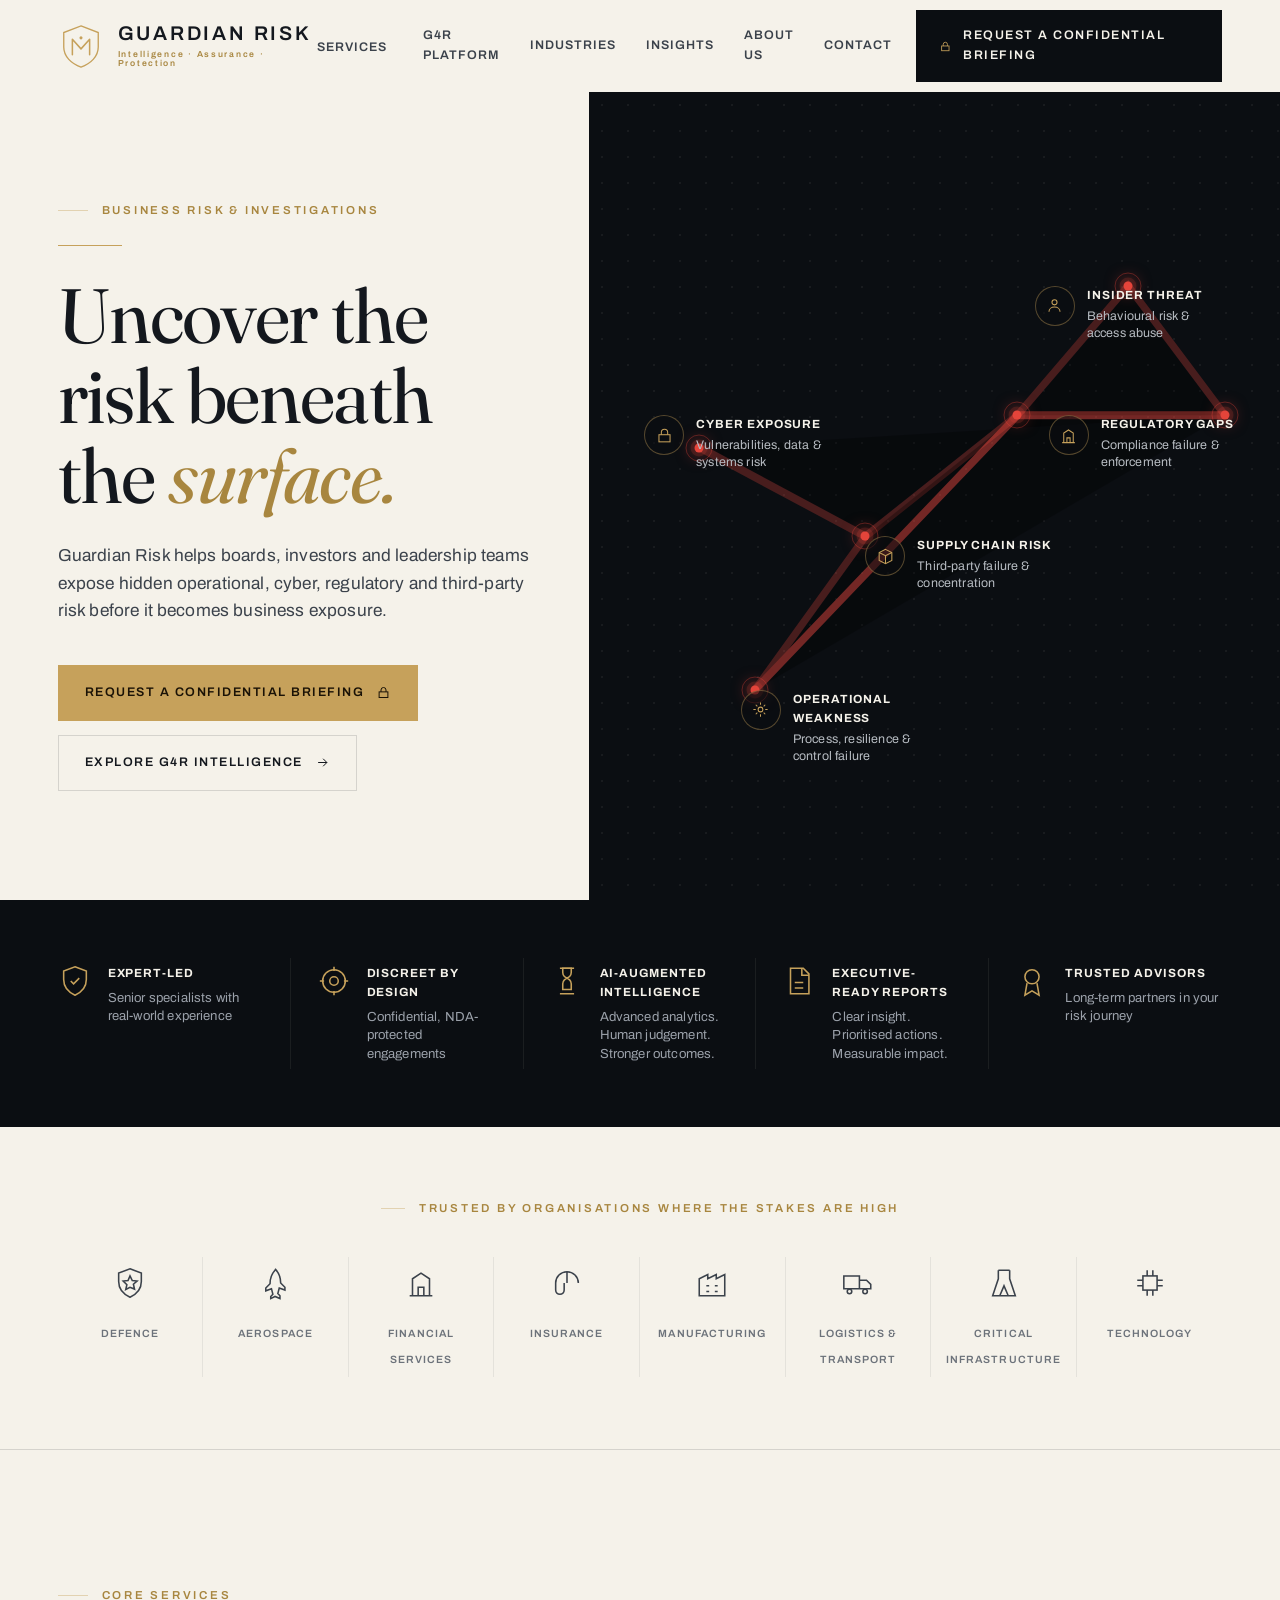
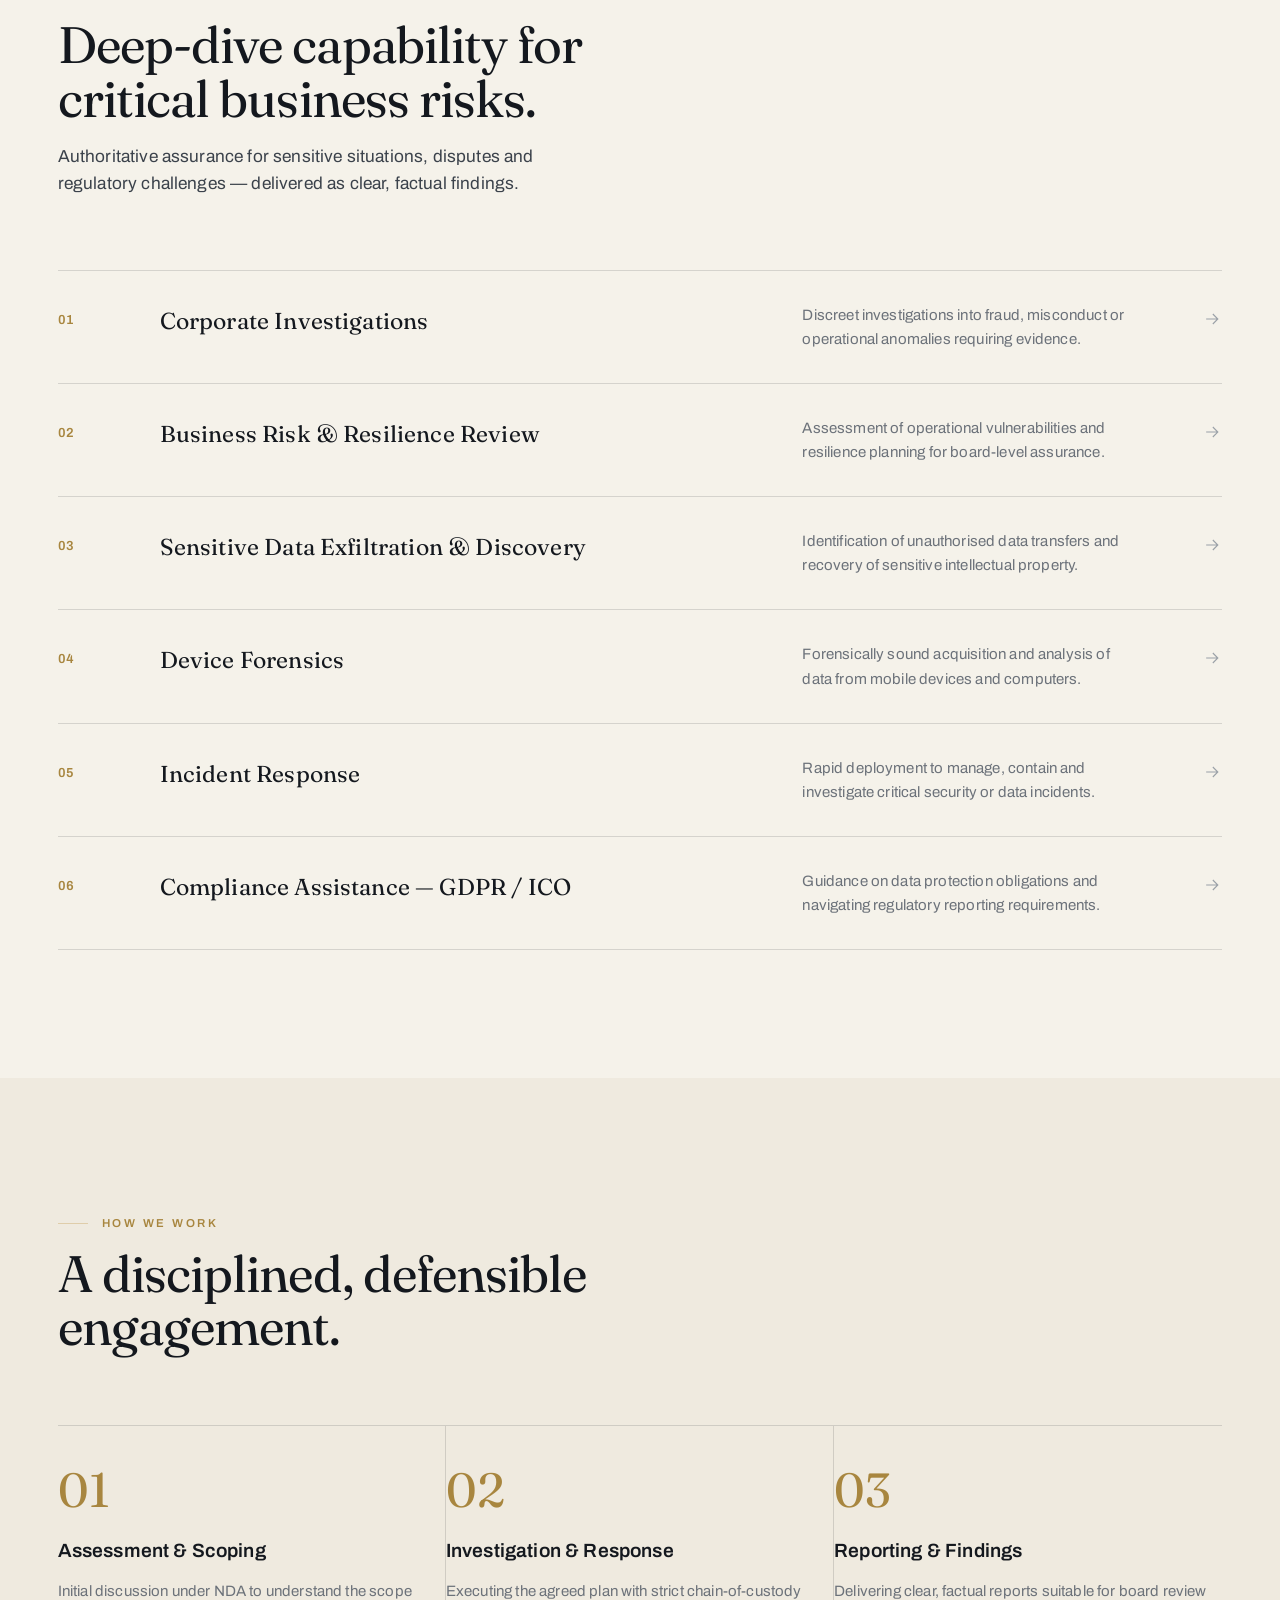
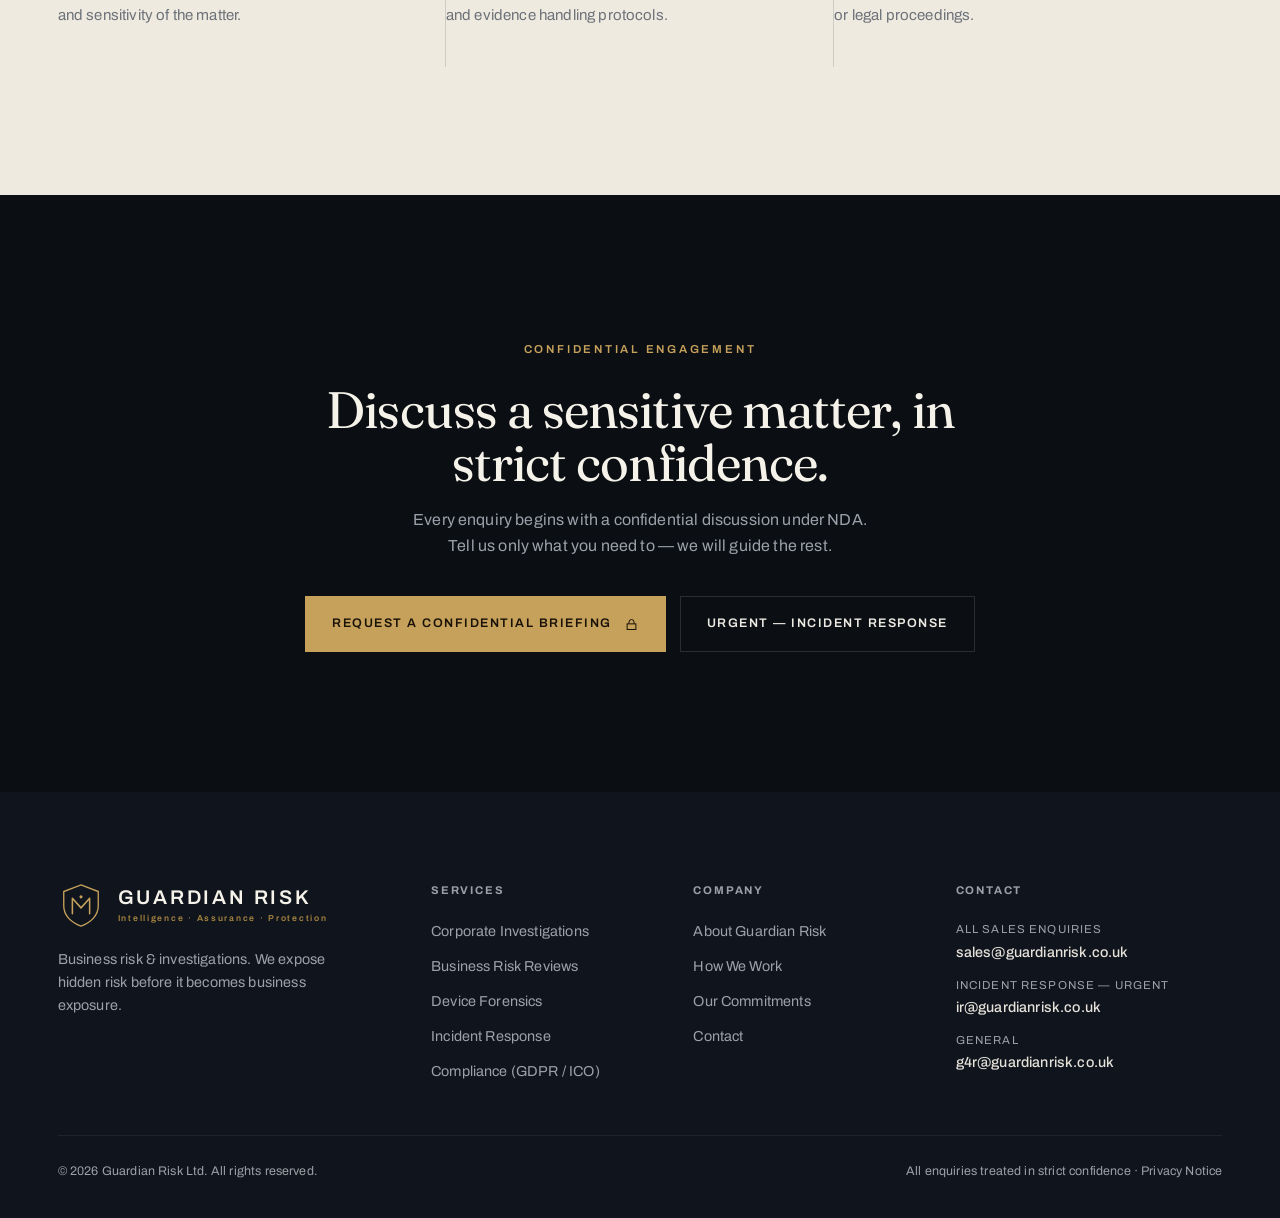
==== index.html @ 17e4417d "Homepage redesign — light authority direction New cream/ink homepage matching approved reference: mo" ====
<!DOCTYPE html>
<html lang="en">
<head>
  <meta charset="UTF-8" />
  <meta name="viewport" content="width=device-width, initial-scale=1.0" />
  <title>Guardian Risk Ltd | Business Risk &amp; Investigations</title>
  <meta name="description" content="Guardian Risk helps boards, investors and leadership teams expose hidden operational, cyber, regulatory and third-party risk before it becomes business exposure." />
  <link rel="icon" type="image/svg+xml" href="/favicon.svg" />
  <link rel="preconnect" href="https://fonts.googleapis.com" />
  <link rel="preconnect" href="https://fonts.gstatic.com" crossorigin />
  <link href="https://fonts.googleapis.com/css2?family=Fraunces:ital,opsz,wght@0,9..144,400;0,9..144,500;1,9..144,400&family=Archivo:wght@400;500;600;700&display=swap" rel="stylesheet" />
  <link rel="stylesheet" href="/css/guardian.css" />
</head>
<body>

  <!-- ===== Header ===== -->
  <header class="site-header">
    <div class="wrap header-inner">
      <a class="brand" href="/index.html" aria-label="Guardian Risk — home">
        <svg class="logo-mark" viewBox="0 0 48 48" aria-hidden="true">
          <path d="M24 3 L42 10 V25 C42 35 34 42.5 24 46 C14 42.5 6 35 6 25 V10 Z" fill="none" stroke="#C6A15B" stroke-width="1.4"/>
          <path d="M15 33 V17 L24 27 L33 17 V33" fill="none" stroke="#C6A15B" stroke-width="1.6" stroke-linejoin="round" stroke-linecap="round"/>
          <circle cx="24" cy="15.5" r="1.6" fill="#C6A15B"/>
        </svg>
        <span class="logo-text">
          <span class="name">GUARDIAN&nbsp;RISK</span>
          <span class="tag">Intelligence · Assurance · Protection</span>
        </span>
      </a>

      <nav class="nav" aria-label="Primary">
        <div class="has-drop">
          <button type="button" aria-haspopup="true">Services
            <svg viewBox="0 0 24 24" fill="none" stroke="currentColor" stroke-width="2"><path d="M6 9l6 6 6-6"/></svg>
          </button>
          <div class="dropdown" role="menu">
            <a href="/services.html#corporate-investigations"><span class="t">Corporate Investigations</span><span class="d">Fraud, misconduct &amp; anomalies</span></a>
            <a href="/services.html#risk-review"><span class="t">Business Risk &amp; Resilience</span><span class="d">Board-level assurance</span></a>
            <a href="/services.html#device-forensics"><span class="t">Device Forensics</span><span class="d">Sound digital evidence</span></a>
            <a href="/services.html#incident-response"><span class="t">Incident Response</span><span class="d">Contain &amp; investigate</span></a>
            <a href="/services.html"><span class="t">All Services</span><span class="d">View the full capability</span></a>
          </div>
        </div>
        <a href="#platform">G4R Platform</a>
        <a href="#industries">Industries</a>
        <a href="#insights">Insights</a>
        <a href="/about.html">About Us</a>
        <a href="/contact.html">Contact</a>
      </nav>

      <div class="header-cta">
        <a class="btn btn--dark" href="/contact.html">
          <svg class="lock" viewBox="0 0 24 24" fill="none" stroke="currentColor" stroke-width="1.6"><rect x="5" y="11" width="14" height="9"/><path d="M8 11V8a4 4 0 0 1 8 0v3"/></svg>
          Request a Confidential Briefing
        </a>
      </div>
      <button class="nav-toggle" aria-label="Toggle menu" aria-expanded="false"><span></span><span></span></button>
    </div>
  </header>

  <!-- ===== Mobile nav ===== -->
  <nav class="mobile-nav" aria-label="Mobile">
    <a href="/services.html">Services</a>
    <a href="#platform">G4R Platform</a>
    <a href="#industries">Industries</a>
    <a href="#insights">Insights</a>
    <a href="/about.html">About Us</a>
    <a href="/contact.html">Contact</a>
    <a class="btn btn--brass" href="/contact.html">Request a Confidential Briefing</a>
    <div class="m-contact">Urgent — <a href="mailto:ir@guardianrisk.co.uk">ir@guardianrisk.co.uk</a></div>
  </nav>

  <!-- ===== Hero ===== -->
  <section class="hero">
    <div class="hero-grid">
      <div class="hero-left">
        <span class="eyebrow reveal">Business Risk &amp; Investigations</span>
        <span class="rule reveal" data-delay="60"></span>
        <h1 class="display reveal" data-delay="90">Uncover the risk beneath the <span class="brass">surface.</span></h1>
        <p class="lead reveal" data-delay="180">Guardian Risk helps boards, investors and leadership teams expose hidden operational, cyber, regulatory and third-party risk before it becomes business exposure.</p>
        <div class="hero-cta reveal" data-delay="270">
          <a class="btn btn--brass" href="/contact.html">Request a Confidential Briefing
            <svg viewBox="0 0 24 24" fill="none" stroke="currentColor" stroke-width="1.6"><rect x="5" y="11" width="14" height="9"/><path d="M8 11V8a4 4 0 0 1 8 0v3"/></svg></a>
          <a class="btn btn--outline" href="#platform">Explore G4R Intelligence
            <svg viewBox="0 0 24 24" fill="none" stroke="currentColor" stroke-width="1.6"><path d="M5 12h14M13 6l6 6-6 6"/></svg></a>
        </div>
      </div>

      <!-- Right composite: boardroom photo (top wedge) + network map (bottom wedge).
           Add photo at assets/img/boardroom.jpg then remove the "no-photo" class. -->
      <div class="hero-right no-photo">
        <div class="hero-photo"><img src="/assets/img/boardroom.jpg" alt="Executives in a high-rise boardroom" /></div>
        <div class="hero-map">
          <div class="map-canvas">
            <div class="grid"></div>
            <svg viewBox="0 0 100 100" preserveAspectRatio="none" aria-hidden="true">
              <polyline class="link" points="16,44 40,55 62,40 92,40"/>
              <polyline class="link" points="40,55 24,74 62,40"/>
              <polyline class="link" points="62,40 78,24 92,40"/>
              <polyline class="link" points="24,74 62,40 92,40"/>
            </svg>
          </div>
          <span class="node" style="left:16%;top:44%"></span>
          <span class="node" style="left:40%;top:55%"></span>
          <span class="node" style="left:62%;top:40%"></span>
          <span class="node" style="left:92%;top:40%"></span>
          <span class="node" style="left:78%;top:24%"></span>
          <span class="node" style="left:24%;top:74%"></span>

          <div class="annot annot--a reveal">
            <span class="ic"><svg viewBox="0 0 24 24"><rect x="5" y="11" width="14" height="9"/><path d="M8 11V8a4 4 0 0 1 8 0v3"/></svg></span>
            <span class="tx"><span class="h">Cyber Exposure</span><span class="p">Vulnerabilities, data &amp; systems risk</span></span>
          </div>
          <div class="annot annot--b reveal" data-delay="80">
            <span class="ic"><svg viewBox="0 0 24 24"><path d="M12 3l8 4v10l-8 4-8-4V7z"/><path d="M4 7l8 4 8-4M12 11v10"/></svg></span>
            <span class="tx"><span class="h">Supply Chain Risk</span><span class="p">Third-party failure &amp; concentration</span></span>
          </div>
          <div class="annot annot--c reveal" data-delay="120">
            <span class="ic"><svg viewBox="0 0 24 24"><path d="M4 21h16M6 21V9l6-4 6 4v12M10 21v-6h4v6"/></svg></span>
            <span class="tx"><span class="h">Regulatory Gaps</span><span class="p">Compliance failure &amp; enforcement</span></span>
          </div>
          <div class="annot annot--d reveal" data-delay="160">
            <span class="ic"><svg viewBox="0 0 24 24"><circle cx="12" cy="8" r="3.2"/><path d="M5 20c0-3.6 3.1-6 7-6s7 2.4 7 6"/></svg></span>
            <span class="tx"><span class="h">Insider Threat</span><span class="p">Behavioural risk &amp; access abuse</span></span>
          </div>
          <div class="annot annot--e reveal" data-delay="200">
            <span class="ic"><svg viewBox="0 0 24 24"><circle cx="12" cy="12" r="3"/><path d="M12 3v3M12 18v3M3 12h3M18 12h3M6 6l2 2M16 16l2 2M18 6l-2 2M8 16l-2 2"/></svg></span>
            <span class="tx"><span class="h">Operational Weakness</span><span class="p">Process, resilience &amp; control failure</span></span>
          </div>
        </div>
        <svg class="hero-seam" viewBox="0 0 100 100" preserveAspectRatio="none"><line x1="0" y1="72" x2="100" y2="34"/></svg>
      </div>
    </div>
  </section>

  <!-- ===== Value band ===== -->
  <section class="value-band">
    <div class="wrap value-grid" data-stagger>
      <div class="value reveal">
        <span class="ic"><svg viewBox="0 0 24 24"><path d="M12 2 L20 5 V11 C20 16.5 16.5 20 12 22 C7.5 20 4 16.5 4 11 V5 Z"/><path d="M9 12l2 2 4-4"/></svg></span>
        <div><div class="h">Expert-Led</div><div class="p">Senior specialists with real-world experience</div></div>
      </div>
      <div class="value reveal">
        <span class="ic"><svg viewBox="0 0 24 24"><circle cx="12" cy="12" r="8"/><circle cx="12" cy="12" r="3"/><path d="M12 2v3M12 19v3M2 12h3M19 12h3"/></svg></span>
        <div><div class="h">Discreet by Design</div><div class="p">Confidential, NDA-protected engagements</div></div>
      </div>
      <div class="value reveal">
        <span class="ic"><svg viewBox="0 0 24 24"><path d="M9 3h6v3a4 4 0 0 1-4 4 4 4 0 0 1 4 4v4H9v-4a4 4 0 0 1 4-4 4 4 0 0 1-4-4Z"/><path d="M7 3h10M7 21h10"/></svg></span>
        <div><div class="h">AI-Augmented Intelligence</div><div class="p">Advanced analytics. Human judgement. Stronger outcomes.</div></div>
      </div>
      <div class="value reveal">
        <span class="ic"><svg viewBox="0 0 24 24"><path d="M6 3h9l4 4v14H6z"/><path d="M14 3v5h5M9 13h6M9 17h6"/></svg></span>
        <div><div class="h">Executive-Ready Reports</div><div class="p">Clear insight. Prioritised actions. Measurable impact.</div></div>
      </div>
      <div class="value reveal">
        <span class="ic"><svg viewBox="0 0 24 24"><circle cx="12" cy="9" r="5"/><path d="M8.5 13.5L7 22l5-3 5 3-1.5-8.5"/></svg></span>
        <div><div class="h">Trusted Advisors</div><div class="p">Long-term partners in your risk journey</div></div>
      </div>
    </div>
  </section>

  <!-- ===== Industries trust bar ===== -->
  <section class="industries" id="industries">
    <div class="wrap">
      <span class="eyebrow eyebrow--center reveal">Trusted by organisations where the stakes are high</span>
      <div class="ind-grid reveal" data-delay="90">
        <div class="ind"><span class="ic"><svg viewBox="0 0 24 24"><path d="M12 2 L20 5 V11 C20 16.5 16.5 20 12 22 C7.5 20 4 16.5 4 11 V5 Z"/><path d="M12 7l1.6 3.3 3.4.3-2.6 2.3.8 3.4L12 15l-3 1.6.8-3.4L7.2 10.6l3.4-.3z"/></svg></span><span class="l">Defence</span></div>
        <div class="ind"><span class="ic"><svg viewBox="0 0 24 24"><path d="M12 2c2.5 2.5 4 6 4 10l3 3v2l-4-1.5-1 4 1.5 1.5V23l-3.5-1.5L9 23v-1.5L10.5 20l-1-4L5.5 17.5v-2l3-3c0-4 1.5-7.5 4-10Z"/></svg></span><span class="l">Aerospace</span></div>
        <div class="ind"><span class="ic"><svg viewBox="0 0 24 24"><path d="M4 21h16M6 21V9l6-4 6 4v12M10 21v-6h4v6"/></svg></span><span class="l">Financial Services</span></div>
        <div class="ind"><span class="ic"><svg viewBox="0 0 24 24"><path d="M4 12a8 8 0 0 1 16 0M12 12V4M4 12v5a3 3 0 0 0 6 0v-5"/></svg></span><span class="l">Insurance</span></div>
        <div class="ind"><span class="ic"><svg viewBox="0 0 24 24"><path d="M3 21V9l6-3v3l6-3v3l6-3v15zM8 14h2M14 14h2M8 18h2M14 18h2"/></svg></span><span class="l">Manufacturing</span></div>
        <div class="ind"><span class="ic"><svg viewBox="0 0 24 24"><path d="M2 7h11v9H2zM13 10h5l3 3v3h-8z"/><circle cx="6" cy="18" r="1.6"/><circle cx="17" cy="18" r="1.6"/></svg></span><span class="l">Logistics &amp; Transport</span></div>
        <div class="ind"><span class="ic"><svg viewBox="0 0 24 24"><path d="M8 3v6l-4 12h16L16 9V3M8 3h8M9 21l3-7 3 7"/></svg></span><span class="l">Critical Infrastructure</span></div>
        <div class="ind"><span class="ic"><svg viewBox="0 0 24 24"><rect x="7" y="7" width="10" height="10"/><path d="M10 3v4M14 3v4M10 17v4M14 17v4M3 10h4M3 14h4M17 10h4M17 14h4"/></svg></span><span class="l">Technology</span></div>
      </div>
    </div>
  </section>

  <!-- ===== Services ===== -->
  <section class="section" id="services">
    <div class="wrap">
      <div class="section-head reveal">
        <span class="eyebrow">Core Services</span>
        <h2 class="display">Deep-dive capability for critical business risks.</h2>
        <p class="lead">Authoritative assurance for sensitive situations, disputes and regulatory challenges — delivered as clear, factual findings.</p>
      </div>
      <div class="svc-grid" data-stagger>
        <div class="svc-row reveal"><span class="num">01</span><h3>Corporate Investigations</h3><p>Discreet investigations into fraud, misconduct or operational anomalies requiring evidence.</p><span class="arrow"><svg viewBox="0 0 24 24" fill="none" stroke="currentColor" stroke-width="1.3"><path d="M5 12h14M13 6l6 6-6 6"/></svg></span><a class="cover" href="/services.html#corporate-investigations" aria-label="Corporate Investigations"></a></div>
        <div class="svc-row reveal"><span class="num">02</span><h3>Business Risk &amp; Resilience Review</h3><p>Assessment of operational vulnerabilities and resilience planning for board-level assurance.</p><span class="arrow"><svg viewBox="0 0 24 24" fill="none" stroke="currentColor" stroke-width="1.3"><path d="M5 12h14M13 6l6 6-6 6"/></svg></span><a class="cover" href="/services.html#risk-review" aria-label="Business Risk and Resilience Review"></a></div>
        <div class="svc-row reveal"><span class="num">03</span><h3>Sensitive Data Exfiltration &amp; Discovery</h3><p>Identification of unauthorised data transfers and recovery of sensitive intellectual property.</p><span class="arrow"><svg viewBox="0 0 24 24" fill="none" stroke="currentColor" stroke-width="1.3"><path d="M5 12h14M13 6l6 6-6 6"/></svg></span><a class="cover" href="/services.html#data-exfiltration" aria-label="Sensitive Data Exfiltration and Discovery"></a></div>
        <div class="svc-row reveal"><span class="num">04</span><h3>Device Forensics</h3><p>Forensically sound acquisition and analysis of data from mobile devices and computers.</p><span class="arrow"><svg viewBox="0 0 24 24" fill="none" stroke="currentColor" stroke-width="1.3"><path d="M5 12h14M13 6l6 6-6 6"/></svg></span><a class="cover" href="/services.html#device-forensics" aria-label="Device Forensics"></a></div>
        <div class="svc-row reveal"><span class="num">05</span><h3>Incident Response</h3><p>Rapid deployment to manage, contain and investigate critical security or data incidents.</p><span class="arrow"><svg viewBox="0 0 24 24" fill="none" stroke="currentColor" stroke-width="1.3"><path d="M5 12h14M13 6l6 6-6 6"/></svg></span><a class="cover" href="/services.html#incident-response" aria-label="Incident Response"></a></div>
        <div class="svc-row reveal"><span class="num">06</span><h3>Compliance Assistance — GDPR / ICO</h3><p>Guidance on data protection obligations and navigating regulatory reporting requirements.</p><span class="arrow"><svg viewBox="0 0 24 24" fill="none" stroke="currentColor" stroke-width="1.3"><path d="M5 12h14M13 6l6 6-6 6"/></svg></span><a class="cover" href="/services.html#compliance" aria-label="Compliance Assistance"></a></div>
      </div>
    </div>
  </section>

  <!-- ===== How we work ===== -->
  <section class="section section--paper2" id="platform">
    <div class="wrap">
      <div class="section-head reveal">
        <span class="eyebrow">How We Work</span>
        <h2 class="display">A disciplined, defensible engagement.</h2>
      </div>
      <div class="process" data-stagger>
        <div class="step reveal"><span class="num">01</span><h3>Assessment &amp; Scoping</h3><p>Initial discussion under NDA to understand the scope and sensitivity of the matter.</p></div>
        <div class="step reveal"><span class="num">02</span><h3>Investigation &amp; Response</h3><p>Executing the agreed plan with strict chain-of-custody and evidence handling protocols.</p></div>
        <div class="step reveal"><span class="num">03</span><h3>Reporting &amp; Findings</h3><p>Delivering clear, factual reports suitable for board review or legal proceedings.</p></div>
      </div>
    </div>
  </section>

  <!-- ===== CTA ===== -->
  <section class="cta-band" id="insights">
    <div class="wrap reveal">
      <span class="eyebrow eyebrow--plain eyebrow--light">Confidential Engagement</span>
      <h2 class="display">Discuss a sensitive matter, in strict confidence.</h2>
      <p>Every enquiry begins with a confidential discussion under NDA. Tell us only what you need to — we will guide the rest.</p>
      <div class="btn-row">
        <a class="btn btn--brass" href="/contact.html">Request a Confidential Briefing
          <svg viewBox="0 0 24 24" fill="none" stroke="currentColor" stroke-width="1.6"><rect x="5" y="11" width="14" height="9"/><path d="M8 11V8a4 4 0 0 1 8 0v3"/></svg></a>
        <a class="btn btn--outline" href="mailto:ir@guardianrisk.co.uk">Urgent — Incident Response</a>
      </div>
    </div>
  </section>

  <!-- ===== Footer ===== -->
  <footer class="site-footer">
    <div class="wrap">
      <div class="footer-top">
        <div class="footer-brand">
          <a class="brand" href="/index.html">
            <svg class="logo-mark" viewBox="0 0 48 48" aria-hidden="true">
              <path d="M24 3 L42 10 V25 C42 35 34 42.5 24 46 C14 42.5 6 35 6 25 V10 Z" fill="none" stroke="#C6A15B" stroke-width="1.4"/>
              <path d="M15 33 V17 L24 27 L33 17 V33" fill="none" stroke="#C6A15B" stroke-width="1.6" stroke-linejoin="round" stroke-linecap="round"/>
              <circle cx="24" cy="15.5" r="1.6" fill="#C6A15B"/>
            </svg>
            <span class="logo-text"><span class="name">GUARDIAN&nbsp;RISK</span><span class="tag">Intelligence · Assurance · Protection</span></span>
          </a>
          <p>Business risk &amp; investigations. We expose hidden risk before it becomes business exposure.</p>
        </div>
        <div class="footer-col">
          <h4>Services</h4>
          <ul>
            <li><a href="/services.html#corporate-investigations">Corporate Investigations</a></li>
            <li><a href="/services.html#risk-review">Business Risk Reviews</a></li>
            <li><a href="/services.html#device-forensics">Device Forensics</a></li>
            <li><a href="/services.html#incident-response">Incident Response</a></li>
            <li><a href="/services.html#compliance">Compliance (GDPR / ICO)</a></li>
          </ul>
        </div>
        <div class="footer-col">
          <h4>Company</h4>
          <ul>
            <li><a href="/about.html">About Guardian Risk</a></li>
            <li><a href="/about.html#process">How We Work</a></li>
            <li><a href="/about.html#commitments">Our Commitments</a></li>
            <li><a href="/contact.html">Contact</a></li>
          </ul>
        </div>
        <div class="footer-col">
          <h4>Contact</h4>
          <ul>
            <li><span class="tagl">All Sales Enquiries</span><a class="em" href="mailto:sales@guardianrisk.co.uk">sales@guardianrisk.co.uk</a></li>
            <li><span class="tagl">Incident Response — Urgent</span><a class="em" href="mailto:ir@guardianrisk.co.uk">ir@guardianrisk.co.uk</a></li>
            <li><span class="tagl">General</span><a class="em" href="mailto:g4r@guardianrisk.co.uk">g4r@guardianrisk.co.uk</a></li>
          </ul>
        </div>
      </div>
      <div class="footer-bottom">
        <span>&copy; <span class="js-year">2026</span> Guardian Risk Ltd. All rights reserved.</span>
        <span>All enquiries treated in strict confidence &middot; <a href="/contact.html#privacy">Privacy Notice</a></span>
      </div>
    </div>
  </footer>

  <script src="/js/main.js"></script>
</body>
</html>
---- css/guardian.css ----
/* ============================================================
   Guardian Risk — Light Authority (v2 homepage)
   Cream/ink editorial with brass accent + dark bands.
   Fonts: Fraunces (display) + Archivo (body/UI)
   ============================================================ */

:root {
  /* Paper / light surfaces */
  --paper:   #F5F2EA;
  --paper-2: #EFEADF;
  --paper-3: #E7E1D3;
  --card:    #FFFFFF;

  /* Ink */
  --ink:    #14181E;
  --ink-2:  #3B424B;
  --muted:  #6C727A;
  --faint:  #9AA0A7;

  /* Dark bands */
  --band:   #0B0E12;
  --band-2: #10151D;
  --band-3: #161C25;

  /* Accent */
  --brass:      #C6A15B;
  --brass-deep: #A8863F;
  --brass-soft: rgba(198,161,91,0.14);

  /* Risk red (network) */
  --red:      #E4443A;
  --red-soft: rgba(228,68,58,0.55);

  /* Lines */
  --hair:      rgba(20,24,30,0.14);
  --hair-2:    rgba(20,24,30,0.07);
  --hair-d:    rgba(237,234,227,0.14);
  --hair-d2:   rgba(237,234,227,0.07);
  --hair-brass:rgba(198,161,91,0.4);

  --display: 'Fraunces', Georgia, 'Times New Roman', serif;
  --sans: 'Archivo', -apple-system, BlinkMacSystemFont, 'Segoe UI', sans-serif;

  --maxw: 1320px;
  --gut: clamp(20px, 4.5vw, 60px);
  --sp: clamp(72px, 10vw, 140px);
  --ease: cubic-bezier(0.22, 1, 0.36, 1);
}

*, *::before, *::after { box-sizing: border-box; margin: 0; padding: 0; }
html { scroll-behavior: smooth; -webkit-text-size-adjust: 100%; }
body {
  background: var(--paper);
  color: var(--ink);
  font-family: var(--sans);
  font-size: 16px;
  line-height: 1.6;
  letter-spacing: 0.01em;
  -webkit-font-smoothing: antialiased;
  text-rendering: optimizeLegibility;
  overflow-x: hidden;
}
img, svg, video { max-width: 100%; display: block; }
a { color: inherit; text-decoration: none; }
::selection { background: var(--brass); color: #fff; }

.wrap { max-width: var(--maxw); margin: 0 auto; padding: 0 var(--gut); }
section { position: relative; }

/* ---------- Type ---------- */
.display { font-family: var(--display); font-weight: 400; line-height: 1.04; letter-spacing: -0.018em; }
h1.display { font-size: clamp(2.7rem, 6vw, 5.2rem); }
h2.display { font-size: clamp(2rem, 4vw, 3.4rem); }
h3.display { font-size: clamp(1.4rem, 2.2vw, 1.9rem); }
.lead { font-size: clamp(1.02rem, 1.35vw, 1.22rem); line-height: 1.6; color: var(--ink-2); max-width: 54ch; }

.eyebrow {
  font-size: 0.72rem; font-weight: 600; letter-spacing: 0.24em; text-transform: uppercase;
  color: var(--brass-deep); display: inline-flex; align-items: center; gap: 14px;
}
.eyebrow::before { content: ""; width: 30px; border-top: 1px solid var(--hair-brass); }
.eyebrow--center { justify-content: center; }
.eyebrow--center::before { width: 24px; }
.eyebrow--plain::before { display: none; }
.eyebrow--light { color: var(--brass); }

/* ---------- Buttons ---------- */
.btn {
  display: inline-flex; align-items: center; gap: 12px;
  font-size: 0.78rem; font-weight: 600; letter-spacing: 0.12em; text-transform: uppercase;
  padding: 17px 26px; border: 1px solid transparent; cursor: pointer;
  transition: background-color .35s var(--ease), color .35s var(--ease), border-color .35s var(--ease);
}
.btn svg { width: 15px; height: 15px; }
.btn--brass { background: var(--brass); color: #1a1206; border-color: var(--brass); }
.btn--brass:hover { background: var(--brass-deep); border-color: var(--brass-deep); color:#160f04; }
.btn--dark { background: var(--band); color: #F5F2EA; border-color: var(--band); }
.btn--dark:hover { background: #000; border-color:#000; }
.btn--dark .lock { color: var(--brass); }
.btn--outline { background: transparent; color: var(--ink); border-color: var(--hair); }
.btn--outline:hover { border-color: var(--ink); }

/* ============================================================
   Header
   ============================================================ */
.site-header {
  position: fixed; top: 0; left: 0; right: 0; z-index: 100;
  background: rgba(245,242,234,0);
  transition: background-color .4s var(--ease), border-color .4s var(--ease);
  border-bottom: 1px solid transparent;
}
.site-header.scrolled { background: rgba(245,242,234,0.94); border-bottom-color: var(--hair); }
.header-inner { display: flex; align-items: center; justify-content: space-between; gap: 24px; height: 92px; }

/* Logo */
.brand { display: flex; align-items: center; gap: 14px; }
.brand .logo-mark { width: 46px; height: 46px; flex-shrink: 0; }
.brand .logo-text { display: flex; flex-direction: column; line-height: 1; }
.brand .logo-text .name { font-weight: 600; font-size: 1.24rem; letter-spacing: 0.14em; color: var(--ink); }
.brand .logo-text .tag { font-size: 0.54rem; font-weight: 600; letter-spacing: 0.2em; color: var(--brass-deep); margin-top: 6px; }

/* Nav */
.nav { display: flex; align-items: center; gap: 30px; }
.nav > a, .nav .has-drop > button {
  font-family: var(--sans); font-size: 0.78rem; font-weight: 600; letter-spacing: 0.08em; text-transform: uppercase;
  color: var(--ink-2); background: none; border: 0; cursor: pointer; padding: 6px 0;
  display: inline-flex; align-items: center; gap: 6px; position: relative; transition: color .3s var(--ease);
}
.nav > a::after, .nav .has-drop > button::after {
  content: ""; position: absolute; left: 0; bottom: -2px; width: 0; height: 1.5px; background: var(--brass); transition: width .3s var(--ease);
}
.nav > a:hover, .nav .has-drop:hover > button, .nav > a.active { color: var(--ink); }
.nav > a:hover::after, .nav > a.active::after { width: 100%; }
.nav .has-drop > button svg { width: 11px; height: 11px; transition: transform .3s var(--ease); }
.nav .has-drop:hover > button svg { transform: rotate(180deg); }

/* Dropdown */
.has-drop { position: relative; }
.dropdown {
  position: absolute; top: 100%; left: -20px; min-width: 288px; padding: 12px;
  background: var(--card); border: 1px solid var(--hair);
  box-shadow: 0 24px 60px -24px rgba(20,24,30,0.35);
  opacity: 0; visibility: hidden; transform: translateY(8px); transition: opacity .28s var(--ease), transform .28s var(--ease), visibility .28s;
}
.has-drop:hover .dropdown { opacity: 1; visibility: visible; transform: none; }
.dropdown a { display: block; padding: 12px 14px; transition: background-color .2s var(--ease); }
.dropdown a:hover { background: var(--paper-2); }
.dropdown a .t { display: block; font-size: 0.9rem; font-weight: 600; color: var(--ink); }
.dropdown a .d { display: block; font-size: 0.78rem; color: var(--muted); margin-top: 2px; }

.header-cta { display: flex; align-items: center; }
.header-cta .btn { padding: 15px 22px; }

.nav-toggle { display: none; background: none; border: 0; cursor: pointer; width: 44px; height: 44px; position: relative; }
.nav-toggle span { position: absolute; left: 10px; right: 10px; height: 1.5px; background: var(--ink); transition: transform .3s var(--ease); }
.nav-toggle span:nth-child(1) { top: 17px; }
.nav-toggle span:nth-child(2) { top: 26px; }
body.menu-open .nav-toggle span:nth-child(1) { transform: translateY(9px) rotate(45deg); }
body.menu-open .nav-toggle span:nth-child(2) { transform: translateY(0) rotate(-45deg); }

/* ============================================================
   Hero
   ============================================================ */
.hero { padding-top: 92px; }
.hero-grid { display: grid; grid-template-columns: 0.92fr 1.08fr; min-height: calc(100svh - 92px); }

.hero-left { display: flex; flex-direction: column; justify-content: center; padding: clamp(40px,6vh,90px) clamp(28px,4vw,72px) clamp(40px,6vh,90px) var(--gut); }
.hero-left .rule { width: 64px; height: 1px; background: var(--brass); margin: 26px 0 30px; }
.hero-left h1 { max-width: 12ch; margin-bottom: 26px; }
.hero-left h1 .brass { color: var(--brass-deep); font-style: italic; }
.hero-left .lead { margin: 0 0 40px; }
.hero-cta { display: flex; flex-wrap: wrap; gap: 14px; }

/* Right composite */
.hero-right { position: relative; overflow: hidden; background: var(--band); min-height: 420px; }
.hero-photo, .hero-map { position: absolute; inset: 0; }
/* boardroom photo occupies the top wedge; map the bottom wedge (torn diagonal) */
.hero-photo {
  background: #cfc9bd center/cover no-repeat;
  -webkit-clip-path: polygon(0 0, 100% 0, 100% 34%, 0 72%);
          clip-path: polygon(0 0, 100% 0, 100% 34%, 0 72%);
}
.hero-photo img { width: 100%; height: 100%; object-fit: cover; filter: grayscale(0.25) contrast(1.02); }
.hero-photo::after { content:""; position:absolute; inset:0; background: rgba(11,14,18,0.12); }
.hero-map {
  background: var(--band);
  -webkit-clip-path: polygon(0 72%, 100% 34%, 100% 100%, 0 100%);
          clip-path: polygon(0 72%, 100% 34%, 100% 100%, 0 100%);
}
/* if no photo supplied, the map fills full panel */
.hero-right.no-photo .hero-map { -webkit-clip-path: none; clip-path: none; }
.hero-right.no-photo .hero-photo { display: none; }
.hero-right.no-photo .hero-seam { display: none; }

/* torn hairline along the diagonal */
.hero-seam { position: absolute; inset: 0; pointer-events: none; z-index: 3; }
.hero-seam line { stroke: var(--brass); stroke-width: 1.5; opacity: 0.5; }

/* network map graphic */
.map-canvas { position: absolute; inset: 0; z-index: 1; }
.map-canvas .grid { position: absolute; inset: 0; opacity: 0.5;
  background-image: radial-gradient(rgba(237,234,227,0.12) 1px, transparent 1.4px);
  background-size: 26px 26px; }
.map-canvas svg { position: absolute; inset: 0; width: 100%; height: 100%; }
.map-canvas .link { stroke: var(--red); stroke-width: 1; opacity: 0.28; }
.node { position: absolute; width: 9px; height: 9px; border-radius: 50%; background: var(--red);
  box-shadow: 0 0 0 4px rgba(228,68,58,0.16), 0 0 16px 3px var(--red-soft); transform: translate(-50%,-50%); z-index: 2; }
.node::after { content:""; position:absolute; inset:-9px; border-radius:50%; border:1px solid rgba(228,68,58,0.35); }

/* annotation cards */
.annot { position: absolute; z-index: 4; display: flex; gap: 12px; align-items: flex-start; max-width: 210px; }
.annot .ic { width: 40px; height: 40px; flex-shrink: 0; border: 1px solid var(--hair-brass); border-radius: 50%; display: grid; place-items: center; background: rgba(11,14,18,0.55); }
.annot .ic svg { width: 19px; height: 19px; stroke: var(--brass); fill: none; stroke-width: 1.3; }
.annot .tx .h { display: block; font-size: 0.74rem; font-weight: 700; letter-spacing: 0.08em; text-transform: uppercase; color: #F5F2EA; }
.annot .tx .p { display: block; font-size: 0.78rem; line-height: 1.35; color: #B7BCC2; margin-top: 3px; }
.annot--a { top: 40%; left: 8%; }
.annot--b { top: 55%; left: 40%; }
.annot--c { top: 40%; right: 6%; max-width: 190px; }
.annot--d { top: 24%; right: 8%; max-width: 190px; }
.annot--e { top: 74%; left: 22%; }

/* ============================================================
   Value band (dark)
   ============================================================ */
.value-band { background: var(--band); color: #EDEAE3; padding: clamp(40px,5vw,58px) 0; }
.value-grid { display: grid; grid-template-columns: repeat(5, 1fr); }
.value { padding: 6px 26px; border-right: 1px solid var(--hair-d2); display: flex; gap: 16px; align-items: flex-start; }
.value:first-child { padding-left: 0; }
.value:last-child { border-right: 0; padding-right: 0; }
.value .ic { width: 34px; height: 34px; flex-shrink: 0; }
.value .ic svg { width: 100%; height: 100%; stroke: var(--brass); fill: none; stroke-width: 1.1; }
.value .h { font-size: 0.74rem; font-weight: 700; letter-spacing: 0.08em; text-transform: uppercase; color: #F5F2EA; }
.value .p { font-size: 0.82rem; line-height: 1.4; color: #9BA1AA; margin-top: 6px; }

/* ============================================================
   Industries trust bar
   ============================================================ */
.industries { background: var(--paper); padding: clamp(48px,6vw,72px) 0; border-bottom: 1px solid var(--hair); }
.industries .eyebrow { display: flex; justify-content: center; margin-bottom: 40px; }
.ind-grid { display: grid; grid-template-columns: repeat(8, 1fr); }
.ind { text-align: center; padding: 6px 8px; border-right: 1px solid var(--hair-2); }
.ind:last-child { border-right: 0; }
.ind .ic { height: 40px; display: grid; place-items: center; margin-bottom: 16px; }
.ind .ic svg { width: 34px; height: 34px; stroke: var(--ink-2); fill: none; stroke-width: 1.1; }
.ind .l { font-size: 0.66rem; font-weight: 600; letter-spacing: 0.1em; text-transform: uppercase; color: var(--muted); }

/* ============================================================
   Generic section scaffolding (light)
   ============================================================ */
.section { padding: var(--sp) 0; }
.section--paper2 { background: var(--paper-2); }
.section-head { max-width: 68ch; margin-bottom: clamp(40px,6vw,72px); }
.section-head h2 { margin: 14px 0 18px; }

/* services rows (light) */
.svc-grid { border-top: 1px solid var(--hair); }
.svc-row { display: grid; grid-template-columns: 78px 1fr minmax(auto,340px) 56px; gap: 24px; align-items: start;
  padding: 32px 0; border-bottom: 1px solid var(--hair); transition: background-color .35s var(--ease); position: relative; }
.svc-row:hover { background: var(--paper-2); }
.svc-row .num { color: var(--brass-deep); font-weight: 600; font-variant-numeric: tabular-nums; padding-top: 6px; font-size: 0.82rem; letter-spacing: 0.06em; }
.svc-row h3 { font-family: var(--display); font-weight: 400; font-size: clamp(1.25rem,1.8vw,1.6rem); }
.svc-row p { color: var(--muted); font-size: 0.94rem; }
.svc-row .arrow { justify-self: end; color: var(--faint); padding-top: 6px; transition: color .3s var(--ease), transform .3s var(--ease); }
.svc-row .arrow svg { width: 20px; height: 20px; }
.svc-row:hover .arrow { color: var(--brass-deep); transform: translateX(4px); }
.svc-row a.cover { position: absolute; inset: 0; z-index: 3; }

/* process (light) */
.process { display: grid; grid-template-columns: repeat(3,1fr); border-top: 1px solid var(--hair); }
.process .step { padding: 40px 30px 40px 0; border-right: 1px solid var(--hair); }
.process .step:last-child { border-right: 0; padding-right: 0; }
.process .step .num { font-family: var(--display); font-size: 3rem; color: var(--brass-deep); line-height: 1; display: block; margin-bottom: 22px; }
.process .step h3 { font-size: 1.2rem; font-weight: 600; margin-bottom: 12px; }
.process .step p { color: var(--muted); font-size: 0.94rem; }

/* CTA band (dark) */
.cta-band { background: var(--band); color: #EDEAE3; text-align: center; padding: clamp(80px,11vw,140px) 0; }
.cta-band .eyebrow { justify-content: center; color: var(--brass); }
.cta-band h2 { margin: 22px auto 18px; max-width: 20ch; color: #F5F2EA; }
.cta-band p { margin: 0 auto 38px; max-width: 52ch; color: #9BA1AA; }
.cta-band .btn-row { display: flex; justify-content: center; flex-wrap: wrap; gap: 14px; }
.cta-band .btn--outline { color: #EDEAE3; border-color: var(--hair-d); }
.cta-band .btn--outline:hover { border-color: var(--brass); color: var(--brass); }

/* ============================================================
   Footer (dark)
   ============================================================ */
.site-footer { background: var(--band-2); color: #B7BCC2; padding: clamp(60px,8vw,90px) 0 36px; }
.footer-top { display: grid; grid-template-columns: 1.5fr 1fr 1fr 1.2fr; gap: 40px; padding-bottom: 52px; border-bottom: 1px solid var(--hair-d2); }
.footer-brand .brand .logo-text .name { color: #F5F2EA; }
.footer-brand p { color: #9BA1AA; font-size: 0.9rem; max-width: 34ch; margin-top: 20px; }
.footer-col h4 { font-size: 0.7rem; font-weight: 700; letter-spacing: 0.16em; text-transform: uppercase; color: var(--faint); margin-bottom: 20px; }
.footer-col ul { list-style: none; display: flex; flex-direction: column; gap: 12px; }
.footer-col a, .footer-col li { color: #9BA1AA; font-size: 0.9rem; transition: color .3s var(--ease); }
.footer-col a:hover { color: var(--brass); }
.footer-col .tagl { display: block; color: var(--faint); font-size: 0.72rem; letter-spacing: 0.1em; text-transform: uppercase; margin-bottom: 2px; }
.footer-col .em { color: #E6E2DA; font-weight: 500; }
.footer-bottom { display: flex; justify-content: space-between; align-items: center; flex-wrap: wrap; gap: 14px; padding-top: 26px; color: var(--faint); font-size: 0.78rem; }
.footer-bottom a:hover { color: var(--brass); }

/* ---------- Mobile nav ---------- */
.mobile-nav { display: none; }

/* ---------- Reveal ---------- */
.reveal { opacity: 0; transform: translateY(22px); transition: opacity .7s var(--ease), transform .7s var(--ease); }
.reveal.in { opacity: 1; transform: none; }

/* ============================================================
   Responsive
   ============================================================ */
@media (max-width: 1080px) {
  .value-grid { grid-template-columns: repeat(3,1fr); gap: 28px 0; }
  .value:nth-child(3) { border-right: 0; }
  .value:nth-child(n+4) { padding-top: 4px; }
  .ind-grid { grid-template-columns: repeat(4,1fr); gap: 32px 0; }
  .ind:nth-child(4) { border-right: 0; }
}
@media (max-width: 940px) {
  .nav, .header-cta .btn { display: none; }
  .nav-toggle { display: block; }
  .hero-grid { grid-template-columns: 1fr; min-height: 0; }
  .hero-right { min-height: 460px; order: 2; }
  .hero-left { padding: clamp(32px,7vh,64px) var(--gut) clamp(48px,8vh,72px); }
  .mobile-nav {
    position: fixed; inset: 0; z-index: 90; background: var(--band); color:#EDEAE3;
    display: flex; flex-direction: column; justify-content: center; padding: 0 var(--gut);
    transform: translateX(100%); transition: transform .5s var(--ease);
  }
  body.menu-open .mobile-nav { transform: none; }
  .mobile-nav a { font-family: var(--display); font-size: 1.9rem; padding: 12px 0; color:#F5F2EA; border-bottom: 1px solid var(--hair-d2); }
  .mobile-nav a:last-of-type { border-bottom: 0; }
  .mobile-nav .btn { margin-top: 28px; align-self: flex-start; font-family: var(--sans); font-size: 0.8rem; }
  .mobile-nav .m-contact { margin-top: 32px; color:#9BA1AA; font-size: 0.9rem; }
  .mobile-nav .m-contact a { font-family: var(--sans); font-size: 0.95rem; color: var(--brass); }
  body.menu-open .nav-toggle span { background: #F5F2EA; }
}
@media (max-width: 760px) {
  .svc-row { grid-template-columns: 40px 1fr; gap: 6px 14px; }
  .svc-row p { grid-column: 2; }
  .svc-row .arrow { display: none; }
  .process { grid-template-columns: 1fr; }
  .process .step { border-right: 0; border-bottom: 1px solid var(--hair); padding: 30px 0; }
  .process .step:last-child { border-bottom: 0; }
  .footer-top { grid-template-columns: 1fr 1fr; gap: 36px 24px; }
  .annot--b, .annot--e { display: none; }
  .annot { max-width: 168px; }
}
@media (max-width: 560px) {
  .value-grid { grid-template-columns: 1fr 1fr; }
  .value { border-right: 0; padding: 4px 0; }
  .ind-grid { grid-template-columns: repeat(2,1fr); }
  .ind { border-right: 0; }
  .footer-top { grid-template-columns: 1fr; }
  .annot--c, .annot--d { max-width: 150px; }
}
@media (prefers-reduced-motion: reduce) {
  * { transition-duration: .01ms !important; }
  html { scroll-behavior: auto; }
  .reveal { opacity: 1; transform: none; }
}
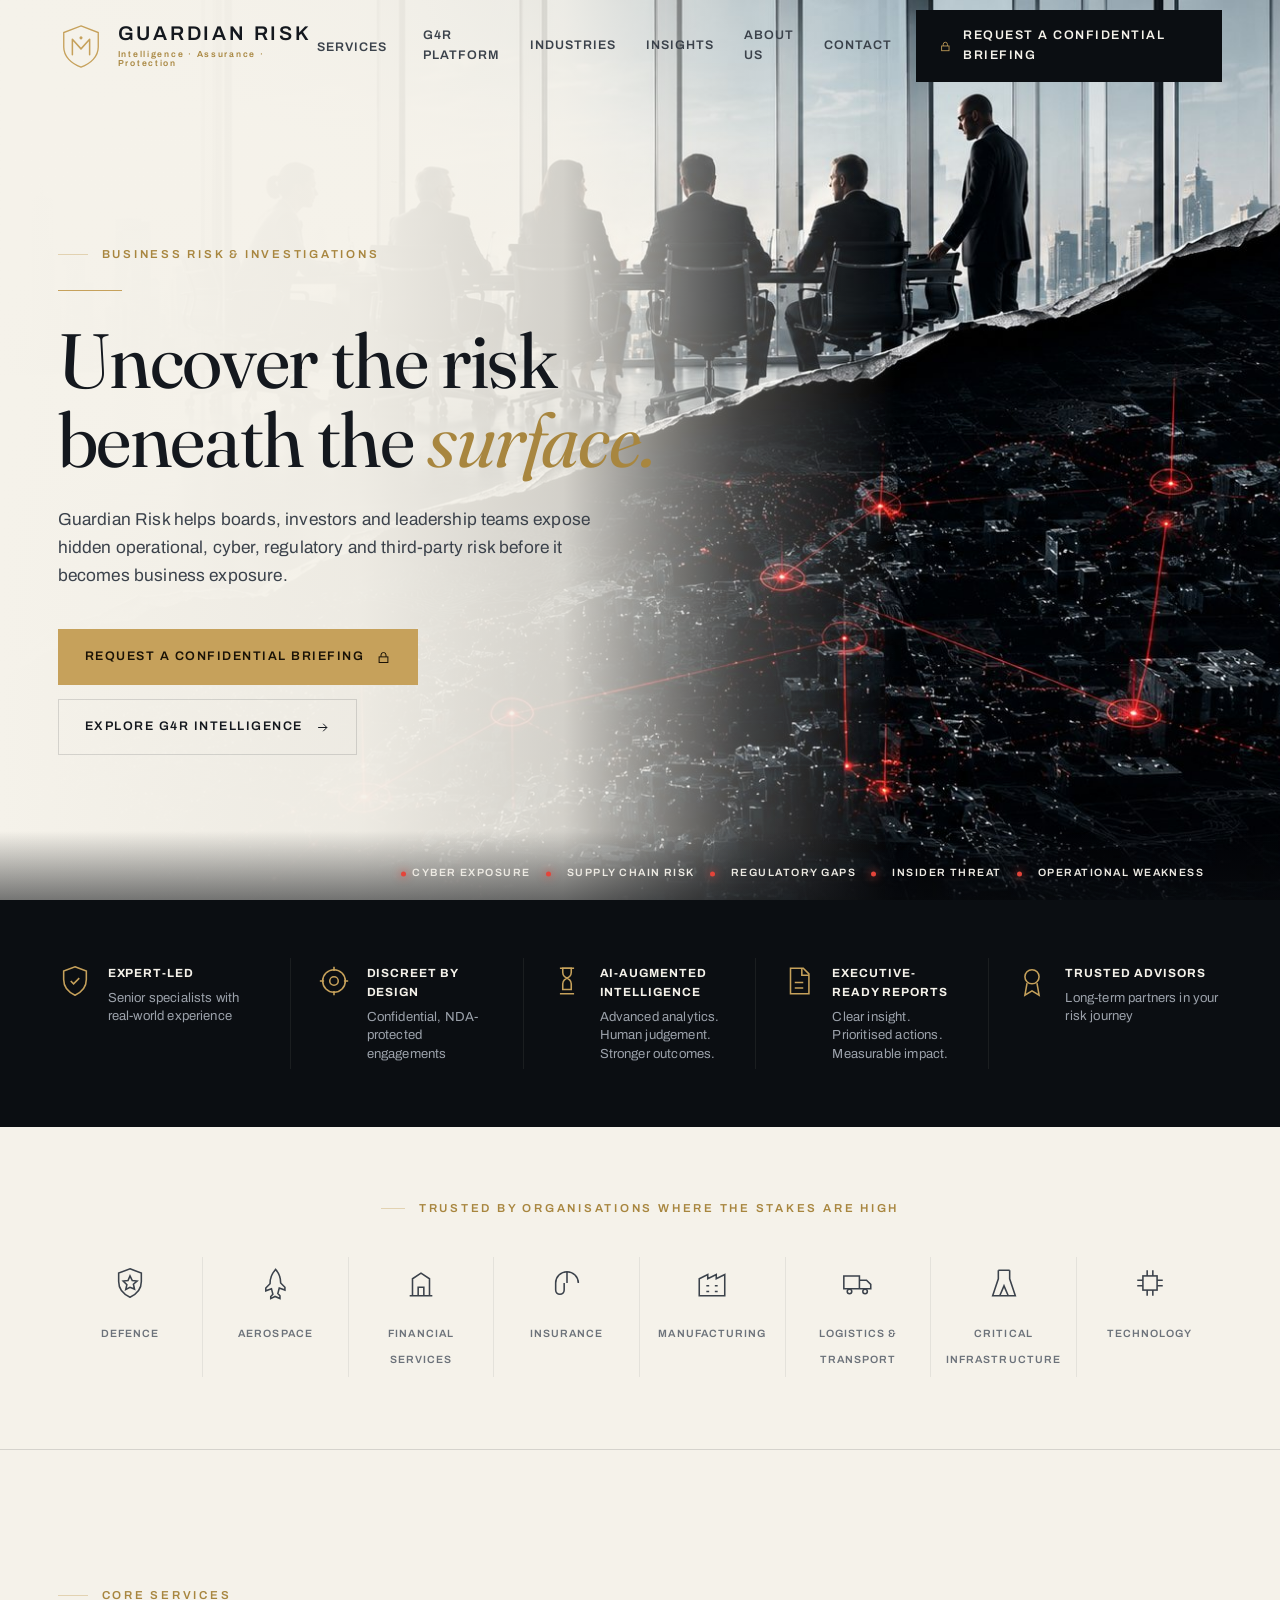
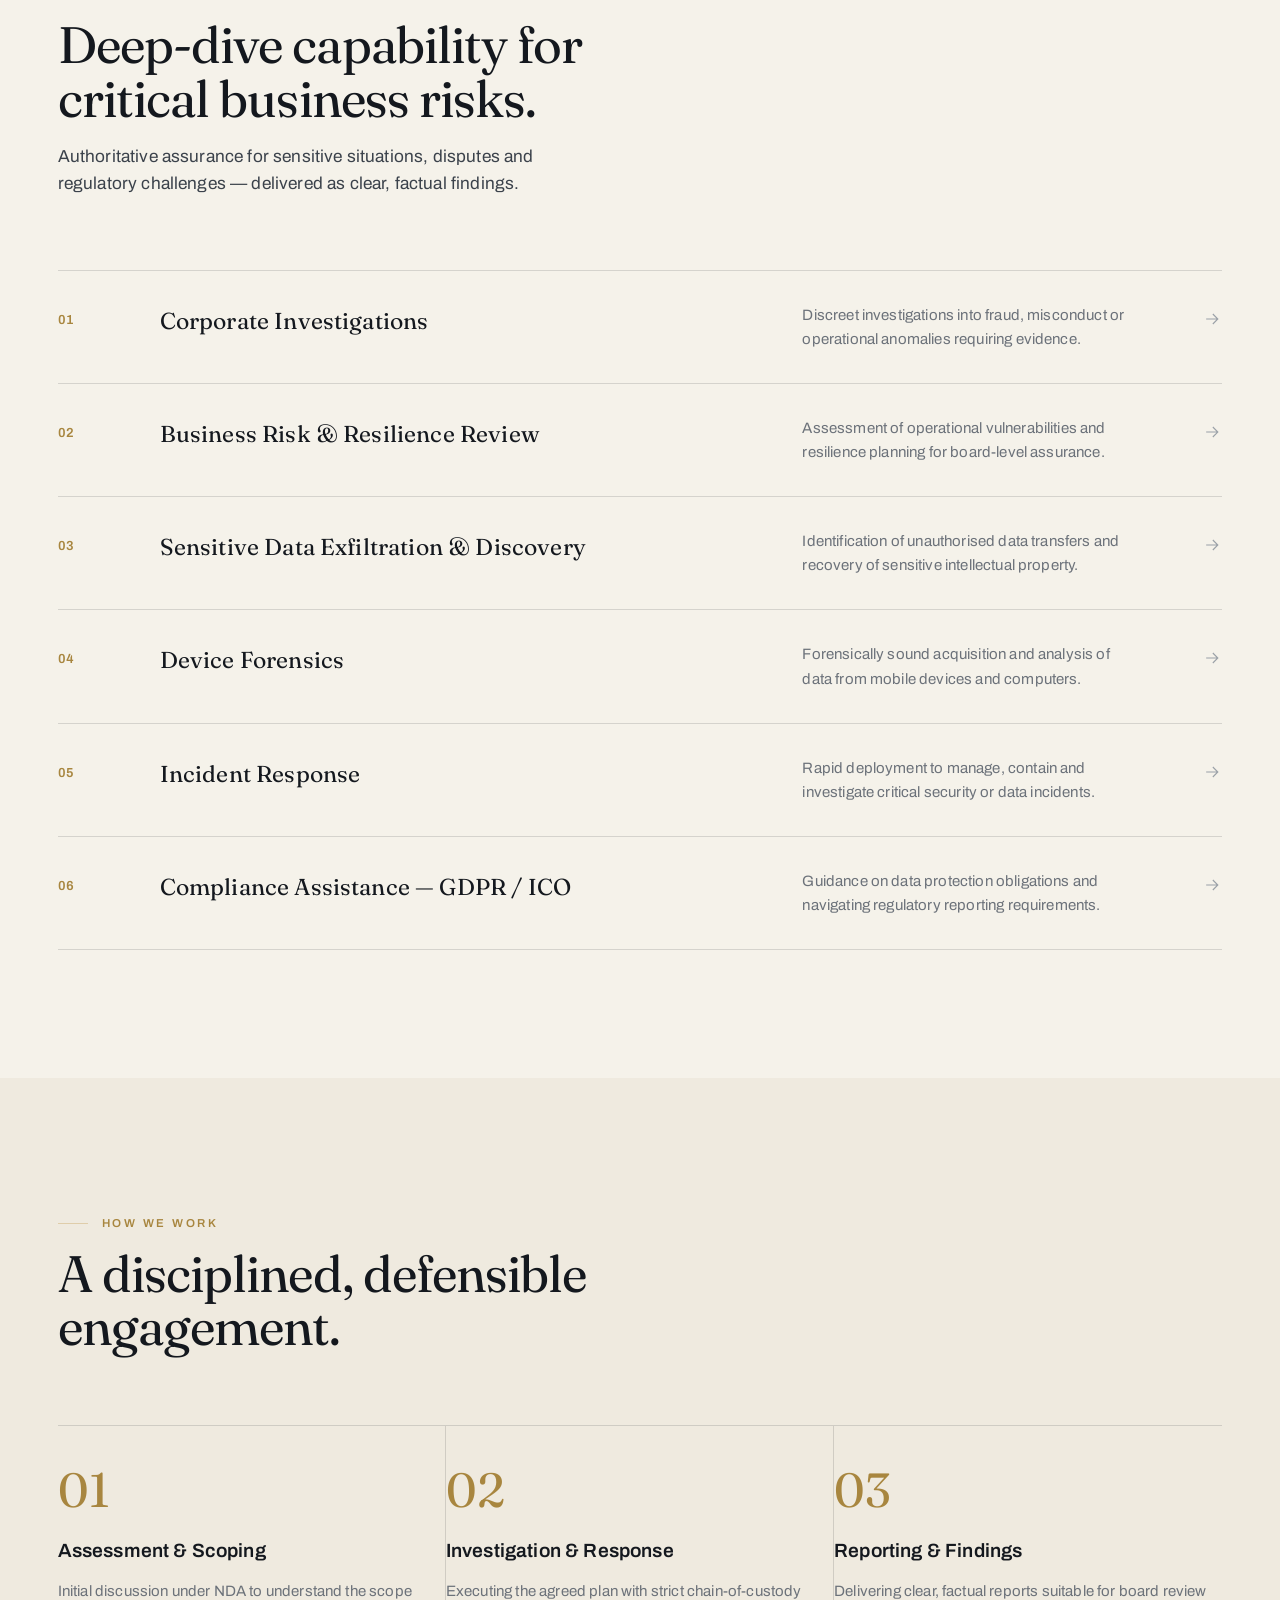
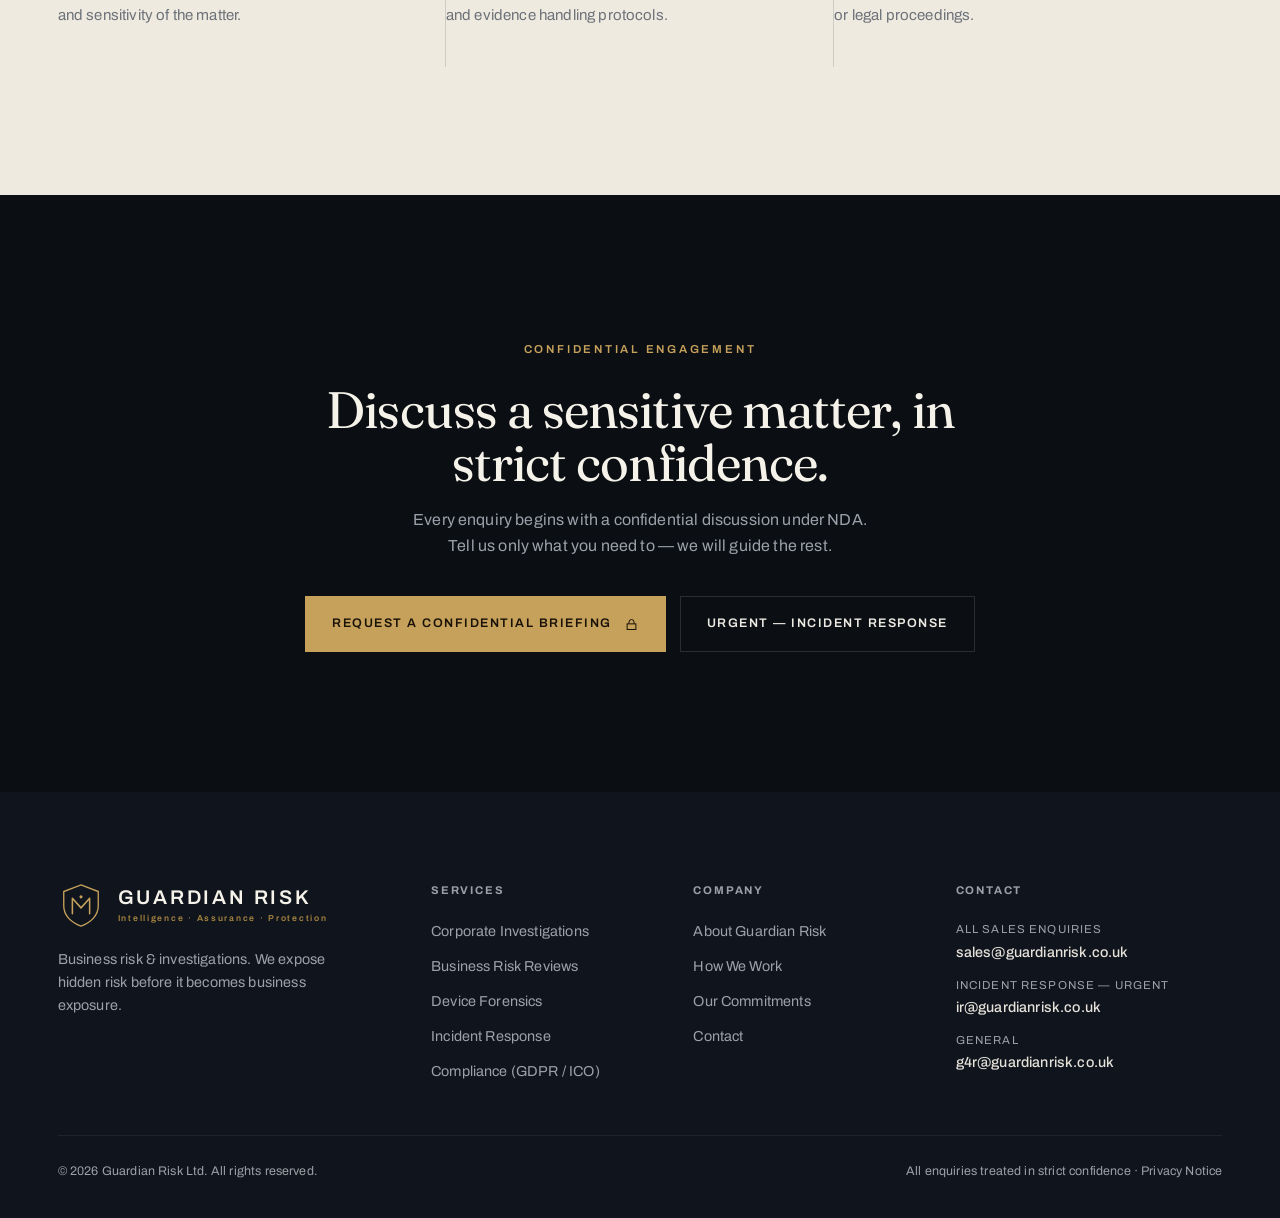
==== commit 2cccf78c: "Use real composite hero image (full-bleed) Replace the code-built SVG map with the client-approved b" ====
--- a/index.html
+++ b/index.html
@@ -72,8 +72,10 @@
 
   <!-- ===== Hero ===== -->
   <section class="hero">
-    <div class="hero-grid">
-      <div class="hero-left">
+    <img class="hero-bg" src="/assets/img/hero.jpg" alt="Executives in a high-rise boardroom above a dark aerial city map marked with red risk nodes" />
+    <div class="hero-scrim" aria-hidden="true"></div>
+    <div class="wrap hero-inner">
+      <div class="hero-copy">
         <span class="eyebrow reveal">Business Risk &amp; Investigations</span>
         <span class="rule reveal" data-delay="60"></span>
         <h1 class="display reveal" data-delay="90">Uncover the risk beneath the <span class="brass">surface.</span></h1>
@@ -85,51 +87,14 @@
             <svg viewBox="0 0 24 24" fill="none" stroke="currentColor" stroke-width="1.6"><path d="M5 12h14M13 6l6 6-6 6"/></svg></a>
         </div>
       </div>
-
-      <!-- Right composite: boardroom photo (top wedge) + network map (bottom wedge).
-           Add photo at assets/img/boardroom.jpg then remove the "no-photo" class. -->
-      <div class="hero-right no-photo">
-        <div class="hero-photo"><img src="/assets/img/boardroom.jpg" alt="Executives in a high-rise boardroom" /></div>
-        <div class="hero-map">
-          <div class="map-canvas">
-            <div class="grid"></div>
-            <svg viewBox="0 0 100 100" preserveAspectRatio="none" aria-hidden="true">
-              <polyline class="link" points="16,44 40,55 62,40 92,40"/>
-              <polyline class="link" points="40,55 24,74 62,40"/>
-              <polyline class="link" points="62,40 78,24 92,40"/>
-              <polyline class="link" points="24,74 62,40 92,40"/>
-            </svg>
-          </div>
-          <span class="node" style="left:16%;top:44%"></span>
-          <span class="node" style="left:40%;top:55%"></span>
-          <span class="node" style="left:62%;top:40%"></span>
-          <span class="node" style="left:92%;top:40%"></span>
-          <span class="node" style="left:78%;top:24%"></span>
-          <span class="node" style="left:24%;top:74%"></span>
-
-          <div class="annot annot--a reveal">
-            <span class="ic"><svg viewBox="0 0 24 24"><rect x="5" y="11" width="14" height="9"/><path d="M8 11V8a4 4 0 0 1 8 0v3"/></svg></span>
-            <span class="tx"><span class="h">Cyber Exposure</span><span class="p">Vulnerabilities, data &amp; systems risk</span></span>
-          </div>
-          <div class="annot annot--b reveal" data-delay="80">
-            <span class="ic"><svg viewBox="0 0 24 24"><path d="M12 3l8 4v10l-8 4-8-4V7z"/><path d="M4 7l8 4 8-4M12 11v10"/></svg></span>
-            <span class="tx"><span class="h">Supply Chain Risk</span><span class="p">Third-party failure &amp; concentration</span></span>
-          </div>
-          <div class="annot annot--c reveal" data-delay="120">
-            <span class="ic"><svg viewBox="0 0 24 24"><path d="M4 21h16M6 21V9l6-4 6 4v12M10 21v-6h4v6"/></svg></span>
-            <span class="tx"><span class="h">Regulatory Gaps</span><span class="p">Compliance failure &amp; enforcement</span></span>
-          </div>
-          <div class="annot annot--d reveal" data-delay="160">
-            <span class="ic"><svg viewBox="0 0 24 24"><circle cx="12" cy="8" r="3.2"/><path d="M5 20c0-3.6 3.1-6 7-6s7 2.4 7 6"/></svg></span>
-            <span class="tx"><span class="h">Insider Threat</span><span class="p">Behavioural risk &amp; access abuse</span></span>
-          </div>
-          <div class="annot annot--e reveal" data-delay="200">
-            <span class="ic"><svg viewBox="0 0 24 24"><circle cx="12" cy="12" r="3"/><path d="M12 3v3M12 18v3M3 12h3M18 12h3M6 6l2 2M16 16l2 2M18 6l-2 2M8 16l-2 2"/></svg></span>
-            <span class="tx"><span class="h">Operational Weakness</span><span class="p">Process, resilience &amp; control failure</span></span>
-          </div>
-        </div>
-        <svg class="hero-seam" viewBox="0 0 100 100" preserveAspectRatio="none"><line x1="0" y1="72" x2="100" y2="34"/></svg>
-      </div>
+    </div>
+    <!-- Risk taxonomy strip -->
+    <div class="hero-risks" aria-hidden="false">
+      <span class="hr">Cyber Exposure</span>
+      <span class="hr">Supply Chain Risk</span>
+      <span class="hr">Regulatory Gaps</span>
+      <span class="hr">Insider Threat</span>
+      <span class="hr">Operational Weakness</span>
     </div>
   </section>
 
--- a/css/guardian.css
+++ b/css/guardian.css
@@ -161,63 +161,28 @@
 /* ============================================================
    Hero
    ============================================================ */
-.hero { padding-top: 92px; }
-.hero-grid { display: grid; grid-template-columns: 0.92fr 1.08fr; min-height: calc(100svh - 92px); }
-
-.hero-left { display: flex; flex-direction: column; justify-content: center; padding: clamp(40px,6vh,90px) clamp(28px,4vw,72px) clamp(40px,6vh,90px) var(--gut); }
-.hero-left .rule { width: 64px; height: 1px; background: var(--brass); margin: 26px 0 30px; }
-.hero-left h1 { max-width: 12ch; margin-bottom: 26px; }
-.hero-left h1 .brass { color: var(--brass-deep); font-style: italic; }
-.hero-left .lead { margin: 0 0 40px; }
+.hero { position: relative; min-height: 100svh; display: flex; align-items: center; overflow: hidden; background: var(--band); padding-top: 92px; }
+.hero-bg { position: absolute; inset: 0; width: 100%; height: 100%; object-fit: cover; object-position: 68% center; z-index: 0; }
+.hero-scrim { position: absolute; inset: 0; z-index: 1;
+  background: linear-gradient(90deg, var(--paper) 0%, rgba(245,242,234,0.97) 28%, rgba(245,242,234,0.86) 44%, rgba(245,242,234,0.28) 58%, rgba(245,242,234,0) 70%); }
+.hero-inner { position: relative; z-index: 2; width: 100%; }
+.hero-copy { max-width: 600px; padding: clamp(24px,5vh,64px) 0; }
+.hero-copy .rule { display: block; width: 64px; height: 1px; background: var(--brass); margin: 26px 0 30px; }
+.hero-copy h1 { max-width: 13ch; margin-bottom: 26px; }
+.hero-copy h1 .brass { color: var(--brass-deep); font-style: italic; }
+.hero-copy .lead { margin: 0 0 40px; color: var(--ink-2); }
 .hero-cta { display: flex; flex-wrap: wrap; gap: 14px; }
 
-/* Right composite */
-.hero-right { position: relative; overflow: hidden; background: var(--band); min-height: 420px; }
-.hero-photo, .hero-map { position: absolute; inset: 0; }
-/* boardroom photo occupies the top wedge; map the bottom wedge (torn diagonal) */
-.hero-photo {
-  background: #cfc9bd center/cover no-repeat;
-  -webkit-clip-path: polygon(0 0, 100% 0, 100% 34%, 0 72%);
-          clip-path: polygon(0 0, 100% 0, 100% 34%, 0 72%);
-}
-.hero-photo img { width: 100%; height: 100%; object-fit: cover; filter: grayscale(0.25) contrast(1.02); }
-.hero-photo::after { content:""; position:absolute; inset:0; background: rgba(11,14,18,0.12); }
-.hero-map {
-  background: var(--band);
-  -webkit-clip-path: polygon(0 72%, 100% 34%, 100% 100%, 0 100%);
-          clip-path: polygon(0 72%, 100% 34%, 100% 100%, 0 100%);
-}
-/* if no photo supplied, the map fills full panel */
-.hero-right.no-photo .hero-map { -webkit-clip-path: none; clip-path: none; }
-.hero-right.no-photo .hero-photo { display: none; }
-.hero-right.no-photo .hero-seam { display: none; }
-
-/* torn hairline along the diagonal */
-.hero-seam { position: absolute; inset: 0; pointer-events: none; z-index: 3; }
-.hero-seam line { stroke: var(--brass); stroke-width: 1.5; opacity: 0.5; }
-
-/* network map graphic */
-.map-canvas { position: absolute; inset: 0; z-index: 1; }
-.map-canvas .grid { position: absolute; inset: 0; opacity: 0.5;
-  background-image: radial-gradient(rgba(237,234,227,0.12) 1px, transparent 1.4px);
-  background-size: 26px 26px; }
-.map-canvas svg { position: absolute; inset: 0; width: 100%; height: 100%; }
-.map-canvas .link { stroke: var(--red); stroke-width: 1; opacity: 0.28; }
-.node { position: absolute; width: 9px; height: 9px; border-radius: 50%; background: var(--red);
-  box-shadow: 0 0 0 4px rgba(228,68,58,0.16), 0 0 16px 3px var(--red-soft); transform: translate(-50%,-50%); z-index: 2; }
-.node::after { content:""; position:absolute; inset:-9px; border-radius:50%; border:1px solid rgba(228,68,58,0.35); }
-
-/* annotation cards */
-.annot { position: absolute; z-index: 4; display: flex; gap: 12px; align-items: flex-start; max-width: 210px; }
-.annot .ic { width: 40px; height: 40px; flex-shrink: 0; border: 1px solid var(--hair-brass); border-radius: 50%; display: grid; place-items: center; background: rgba(11,14,18,0.55); }
-.annot .ic svg { width: 19px; height: 19px; stroke: var(--brass); fill: none; stroke-width: 1.3; }
-.annot .tx .h { display: block; font-size: 0.74rem; font-weight: 700; letter-spacing: 0.08em; text-transform: uppercase; color: #F5F2EA; }
-.annot .tx .p { display: block; font-size: 0.78rem; line-height: 1.35; color: #B7BCC2; margin-top: 3px; }
-.annot--a { top: 40%; left: 8%; }
-.annot--b { top: 55%; left: 40%; }
-.annot--c { top: 40%; right: 6%; max-width: 190px; }
-.annot--d { top: 24%; right: 8%; max-width: 190px; }
-.annot--e { top: 74%; left: 22%; }
+/* risk taxonomy strip along hero base */
+.hero-risks { position: absolute; left: 0; right: 0; bottom: 0; z-index: 2;
+  display: flex; flex-wrap: wrap; gap: 8px 0; justify-content: flex-end;
+  padding: 34px var(--gut) 18px;
+  background: linear-gradient(rgba(11,14,18,0) 0%, rgba(11,14,18,0.55) 100%); }
+.hero-risks .hr { font-size: 0.66rem; font-weight: 600; letter-spacing: 0.14em; text-transform: uppercase;
+  color: #EDEAE3; padding: 0 18px; position: relative; }
+.hero-risks .hr::before { content: ""; position: absolute; left: -3px; top: 50%; width: 5px; height: 5px;
+  background: var(--red); border-radius: 50%; transform: translateY(-50%); box-shadow: 0 0 8px 1px var(--red-soft); }
+.hero-risks .hr:first-child { padding-left: 8px; }
 
 /* ============================================================
    Value band (dark)
@@ -318,9 +283,12 @@
 @media (max-width: 940px) {
   .nav, .header-cta .btn { display: none; }
   .nav-toggle { display: block; }
-  .hero-grid { grid-template-columns: 1fr; min-height: 0; }
-  .hero-right { min-height: 460px; order: 2; }
-  .hero-left { padding: clamp(32px,7vh,64px) var(--gut) clamp(48px,8vh,72px); }
+  .hero { flex-direction: column; min-height: 0; background: var(--paper); align-items: stretch; }
+  .hero-bg { position: static; order: 2; width: 100%; height: clamp(240px, 56vw, 420px); object-position: 60% center; }
+  .hero-scrim { display: none; }
+  .hero-inner { order: 1; padding: clamp(28px,7vh,56px) 0 clamp(32px,6vh,48px); }
+  .hero-copy { padding: 0; max-width: none; }
+  .hero-risks { position: static; order: 3; background: var(--band); justify-content: flex-start; padding: 16px var(--gut); }
   .mobile-nav {
     position: fixed; inset: 0; z-index: 90; background: var(--band); color:#EDEAE3;
     display: flex; flex-direction: column; justify-content: center; padding: 0 var(--gut);
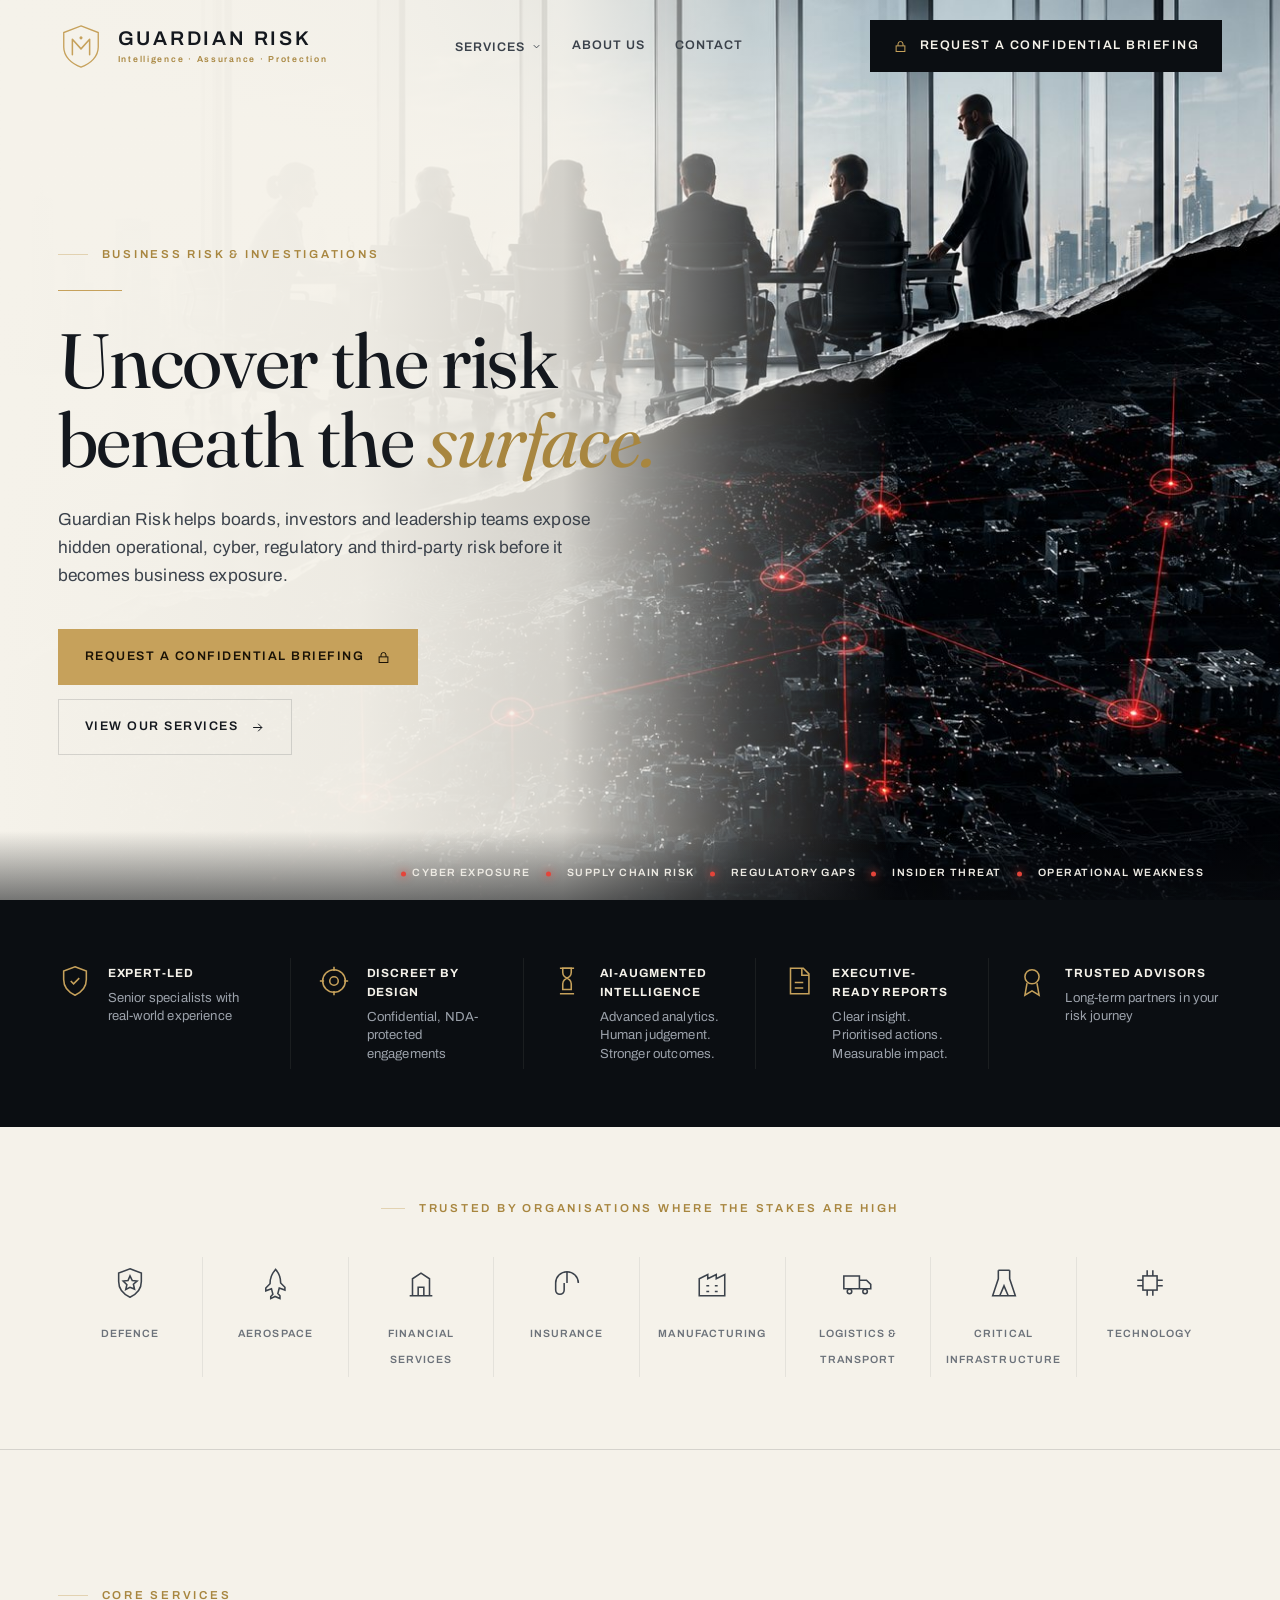
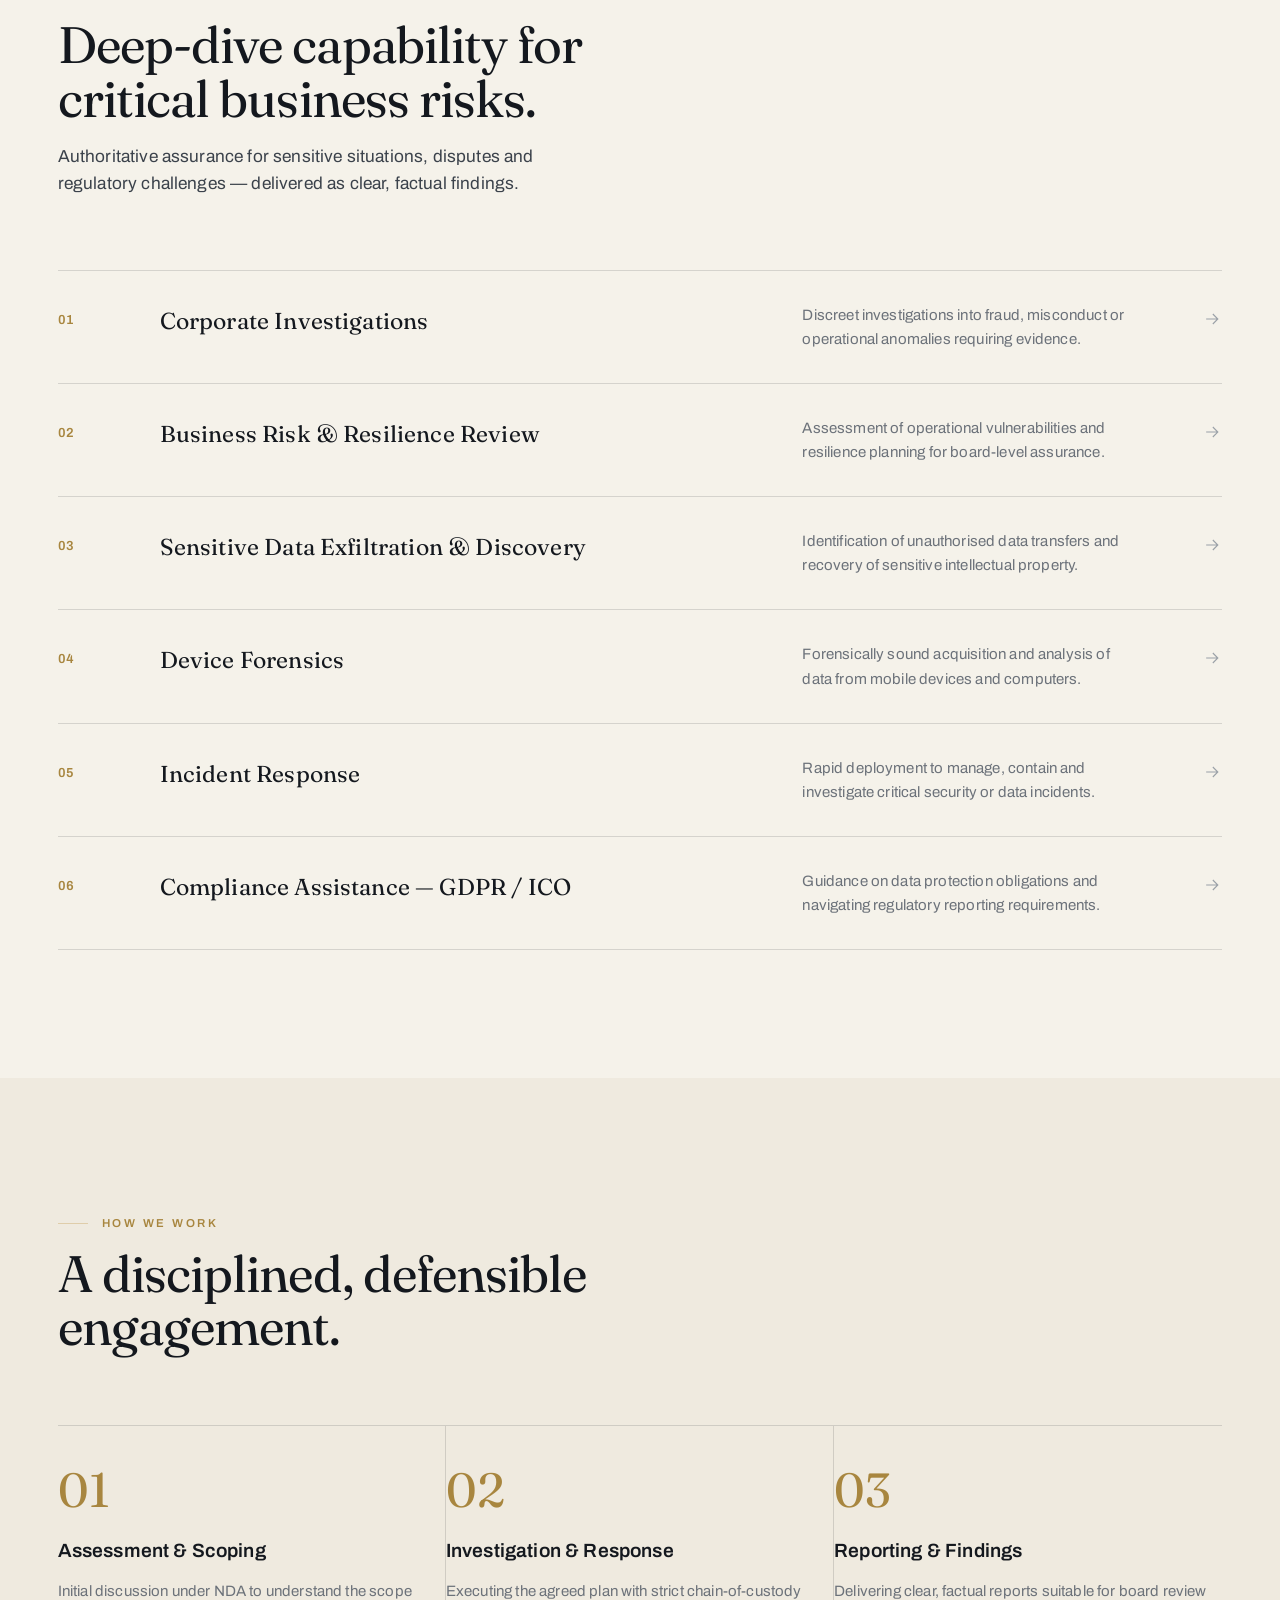
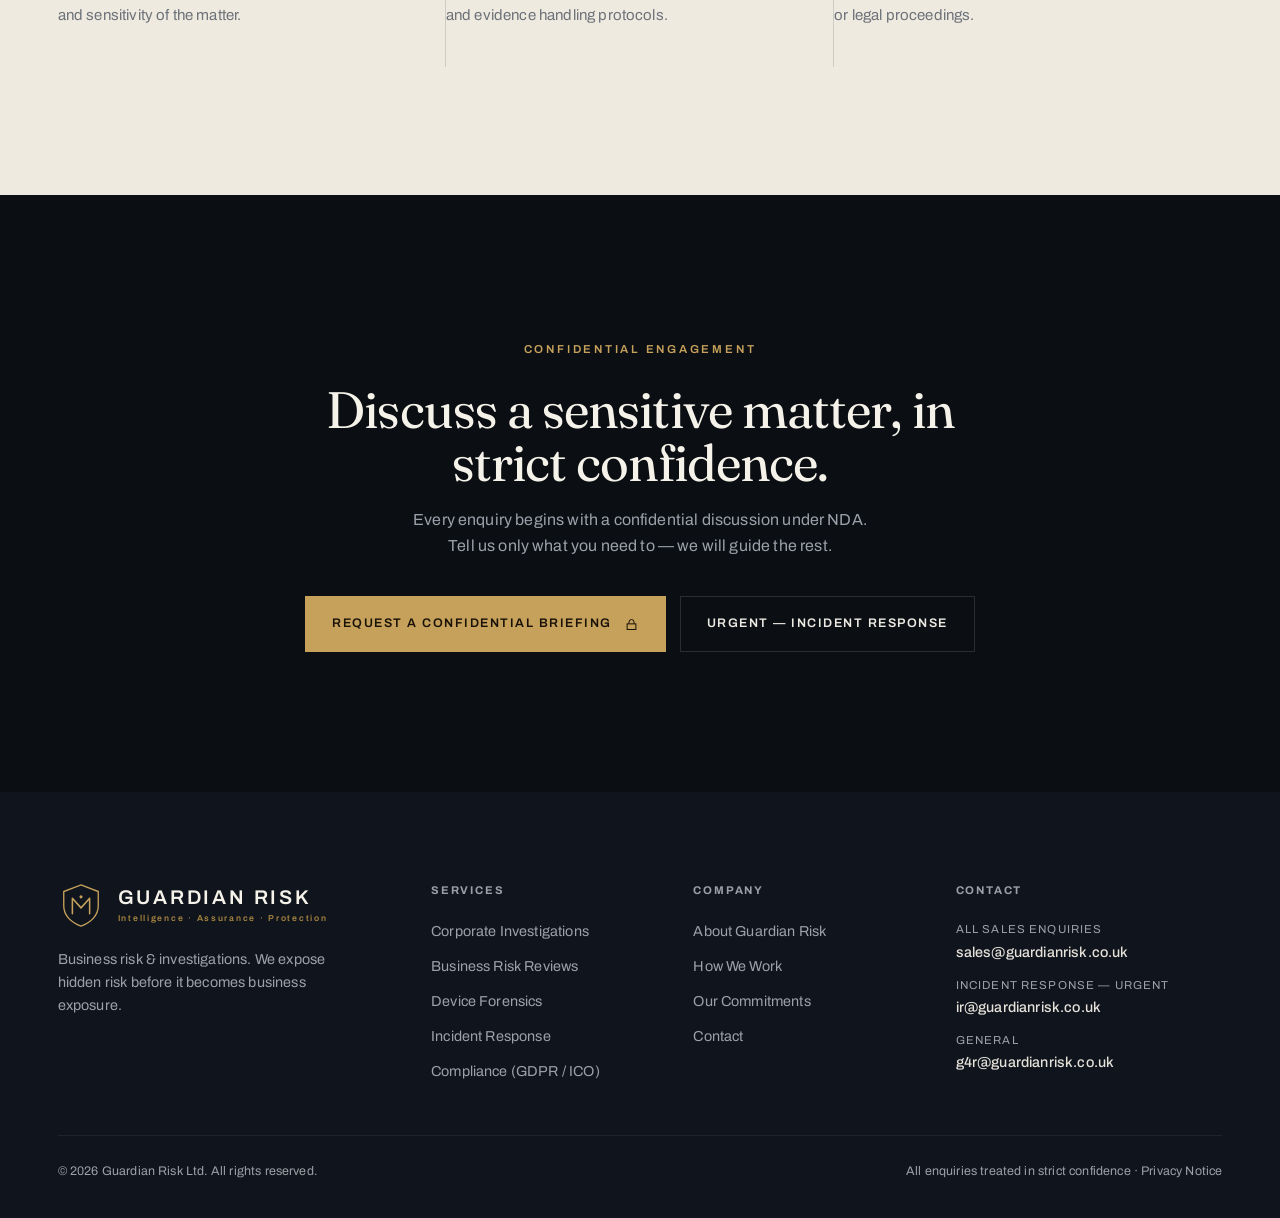
==== commit 2b8729cf: "Fix confusing nav — trim to real pages only Remove G4R Platform, Industries and Insights from the na" ====
--- a/index.html
+++ b/index.html
@@ -41,9 +41,6 @@
             <a href="/services.html"><span class="t">All Services</span><span class="d">View the full capability</span></a>
           </div>
         </div>
-        <a href="#platform">G4R Platform</a>
-        <a href="#industries">Industries</a>
-        <a href="#insights">Insights</a>
         <a href="/about.html">About Us</a>
         <a href="/contact.html">Contact</a>
       </nav>
@@ -61,9 +58,6 @@
   <!-- ===== Mobile nav ===== -->
   <nav class="mobile-nav" aria-label="Mobile">
     <a href="/services.html">Services</a>
-    <a href="#platform">G4R Platform</a>
-    <a href="#industries">Industries</a>
-    <a href="#insights">Insights</a>
     <a href="/about.html">About Us</a>
     <a href="/contact.html">Contact</a>
     <a class="btn btn--brass" href="/contact.html">Request a Confidential Briefing</a>
@@ -83,7 +77,7 @@
         <div class="hero-cta reveal" data-delay="270">
           <a class="btn btn--brass" href="/contact.html">Request a Confidential Briefing
             <svg viewBox="0 0 24 24" fill="none" stroke="currentColor" stroke-width="1.6"><rect x="5" y="11" width="14" height="9"/><path d="M8 11V8a4 4 0 0 1 8 0v3"/></svg></a>
-          <a class="btn btn--outline" href="#platform">Explore G4R Intelligence
+          <a class="btn btn--outline" href="/services.html">View Our Services
             <svg viewBox="0 0 24 24" fill="none" stroke="currentColor" stroke-width="1.6"><path d="M5 12h14M13 6l6 6-6 6"/></svg></a>
         </div>
       </div>
@@ -161,7 +155,7 @@
   </section>
 
   <!-- ===== How we work ===== -->
-  <section class="section section--paper2" id="platform">
+  <section class="section section--paper2" id="how-we-work">
     <div class="wrap">
       <div class="section-head reveal">
         <span class="eyebrow">How We Work</span>
@@ -176,7 +170,7 @@
   </section>
 
   <!-- ===== CTA ===== -->
-  <section class="cta-band" id="insights">
+  <section class="cta-band">
     <div class="wrap reveal">
       <span class="eyebrow eyebrow--plain eyebrow--light">Confidential Engagement</span>
       <h2 class="display">Discuss a sensitive matter, in strict confidence.</h2>
--- a/css/guardian.css
+++ b/css/guardian.css
@@ -321,6 +321,95 @@
   .footer-top { grid-template-columns: 1fr; }
   .annot--c, .annot--d { max-width: 150px; }
 }
+/* ============================================================
+   Interior pages (light) — hero, services detail, process,
+   commitments, stats, contact, privacy
+   ============================================================ */
+
+/* page hero */
+.page-hero { padding: clamp(150px,20vh,232px) 0 clamp(52px,8vw,88px); border-bottom: 1px solid var(--hair); position: relative; }
+.page-hero h1 { margin: 22px 0 24px; max-width: 18ch; }
+.page-hero .lead { margin-bottom: 6px; }
+.breadcrumb { font-size: 0.74rem; letter-spacing: 0.1em; text-transform: uppercase; color: var(--faint); margin-bottom: 6px; }
+.breadcrumb a { color: var(--muted); }
+.breadcrumb a:hover { color: var(--brass-deep); }
+
+/* statement / pull quote */
+.statement { font-family: var(--display); font-weight: 400; font-size: clamp(1.5rem,3vw,2.6rem); line-height: 1.3; letter-spacing: -0.01em; max-width: 24ch; color: var(--ink); }
+.statement em { font-style: italic; color: var(--brass-deep); }
+
+/* service detail */
+.svc-detail { display: grid; grid-template-columns: 74px 1fr; gap: clamp(20px,4vw,56px); padding: clamp(40px,5vw,64px) 0; border-bottom: 1px solid var(--hair); }
+.svc-detail:first-child { border-top: 1px solid var(--hair); }
+.svc-detail .num { font-variant-numeric: tabular-nums; color: var(--brass-deep); font-size: 0.9rem; font-weight: 600; padding-top: 10px; }
+.svc-detail h2 { font-size: clamp(1.5rem,2.4vw,2.1rem); margin-bottom: 18px; }
+.svc-detail .body { max-width: 62ch; }
+.svc-detail .body p { color: var(--muted); margin-bottom: 16px; }
+.svc-detail .incl { display: flex; flex-wrap: wrap; gap: 10px; margin-top: 24px; }
+.svc-detail .incl span { font-size: 0.74rem; letter-spacing: 0.06em; text-transform: uppercase; color: var(--ink-2); border: 1px solid var(--hair); padding: 8px 14px; }
+
+/* commitments */
+.commit-grid { display: grid; grid-template-columns: repeat(2,1fr); gap: 1px; background: var(--hair); border: 1px solid var(--hair); }
+.commit { background: var(--paper); padding: 38px 34px; min-height: 210px; display: flex; flex-direction: column; gap: 14px; }
+.section--paper2 .commit { background: var(--paper-2); }
+.commit .ico { width: 30px; height: 30px; }
+.commit .ico svg { width: 100%; height: 100%; stroke: var(--brass-deep); fill: none; stroke-width: 1; }
+.commit h3 { font-size: 1.1rem; font-weight: 600; }
+.commit p { color: var(--muted); font-size: 0.92rem; margin-top: auto; }
+
+/* stats */
+.stats { display: grid; grid-template-columns: repeat(4,1fr); border-top: 1px solid var(--hair); border-bottom: 1px solid var(--hair); }
+.stat { padding: 38px 22px 38px 0; border-right: 1px solid var(--hair); }
+.stat:last-child { border-right: 0; }
+.stat .fig { font-family: var(--display); font-weight: 400; font-size: clamp(2rem,3.4vw,3rem); color: var(--ink); line-height: 1; }
+.stat .fig em { font-style: normal; color: var(--brass-deep); }
+.stat .lab { color: var(--muted); font-size: 0.8rem; letter-spacing: 0.04em; margin-top: 12px; text-transform: uppercase; }
+
+/* contact */
+.contact-grid { display: grid; grid-template-columns: 1fr 1fr; gap: clamp(36px,6vw,88px); align-items: start; }
+.contact-channels { border-top: 1px solid var(--hair); }
+.channel { padding: 26px 0; border-bottom: 1px solid var(--hair); }
+.channel .tag { font-size: 0.72rem; letter-spacing: 0.16em; text-transform: uppercase; color: var(--brass-deep); margin-bottom: 10px; }
+.channel a.em { font-family: var(--display); font-weight: 400; font-size: clamp(1.3rem,2.2vw,1.7rem); color: var(--ink); transition: color .3s var(--ease); }
+.channel a.em:hover { color: var(--brass-deep); }
+.channel p { color: var(--muted); font-size: 0.9rem; margin-top: 8px; }
+
+.form { display: flex; flex-direction: column; gap: 20px; }
+.field { display: flex; flex-direction: column; gap: 8px; }
+.field label { font-size: 0.76rem; letter-spacing: 0.1em; text-transform: uppercase; color: var(--ink-2); }
+.field label .req { color: var(--brass-deep); }
+.field input, .field textarea, .field select { background: var(--card); border: 1px solid var(--hair); color: var(--ink); font-family: var(--sans); font-size: 0.98rem; padding: 14px 16px; transition: border-color .3s var(--ease); width: 100%; }
+.field textarea { resize: vertical; min-height: 140px; }
+.field input:focus, .field textarea:focus { outline: none; border-color: var(--brass); }
+.field input::placeholder, .field textarea::placeholder { color: var(--faint); }
+.form-row { display: grid; grid-template-columns: 1fr 1fr; gap: 20px; }
+.hp { position: absolute; left: -9999px; opacity: 0; height: 0; overflow: hidden; }
+.form-note { color: var(--muted); font-size: 0.82rem; display: flex; gap: 10px; align-items: flex-start; }
+.form-note svg { width: 16px; height: 16px; flex-shrink: 0; margin-top: 2px; color: var(--brass-deep); }
+.form-status { font-size: 0.9rem; padding: 14px 16px; border: 1px solid var(--hair); display: none; }
+.form-status.show { display: block; }
+.form-status.ok { border-color: var(--hair-brass); background: var(--brass-soft); color: var(--ink); }
+.form-status.err { border-color: rgba(200,60,50,0.4); background: rgba(200,60,50,0.06); color: #9a3129; }
+
+/* prose (privacy) */
+.prose p { color: var(--muted); margin-bottom: 18px; }
+.prose a { color: var(--brass-deep); }
+
+@media (max-width: 760px) {
+  .svc-detail { grid-template-columns: 1fr; gap: 10px; }
+  .svc-detail .num { padding-top: 0; }
+  .contact-grid { grid-template-columns: 1fr; }
+  .stats { grid-template-columns: repeat(2,1fr); }
+  .stat:nth-child(2) { border-right: 0; }
+  .stat { border-bottom: 1px solid var(--hair); }
+  .form-row { grid-template-columns: 1fr; }
+}
+@media (max-width: 560px) {
+  .commit-grid { grid-template-columns: 1fr; }
+  .stats { grid-template-columns: 1fr; }
+  .stat { border-right: 0; }
+}
+
 @media (prefers-reduced-motion: reduce) {
   * { transition-duration: .01ms !important; }
   html { scroll-behavior: auto; }
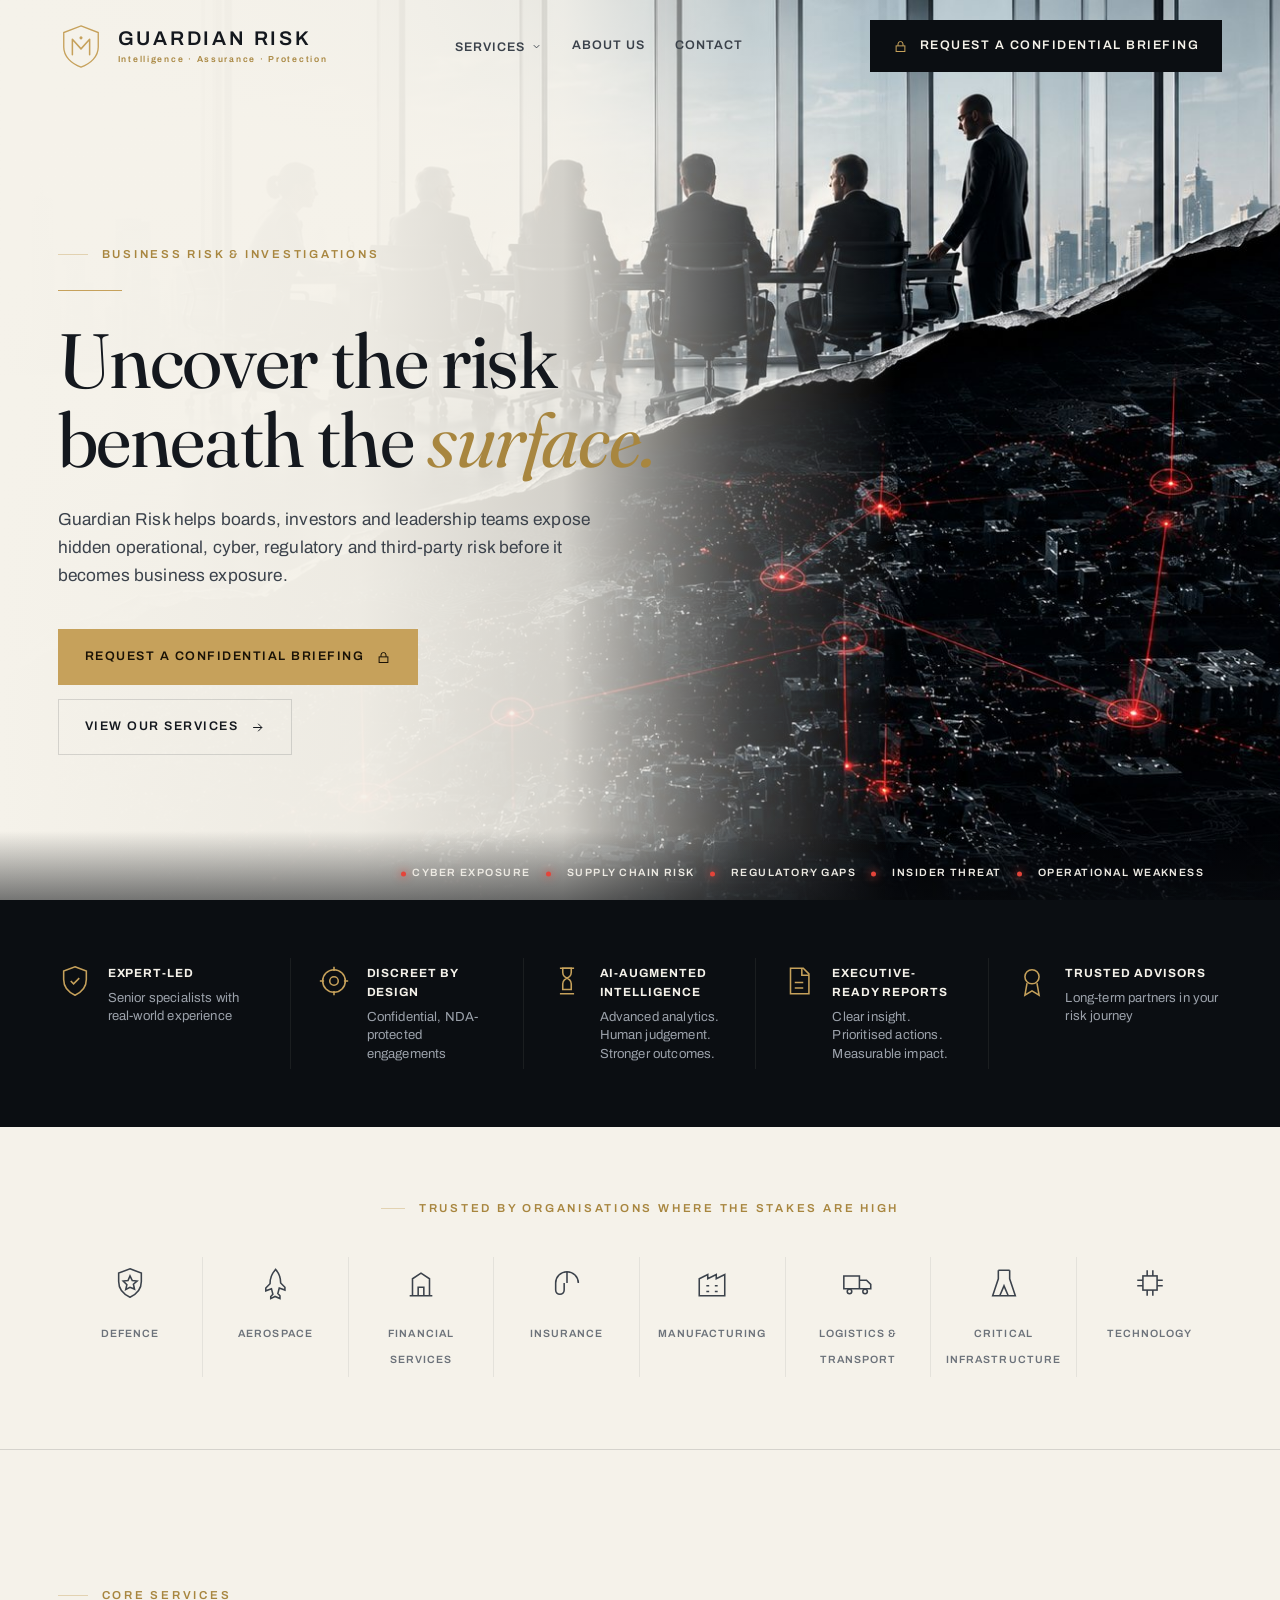
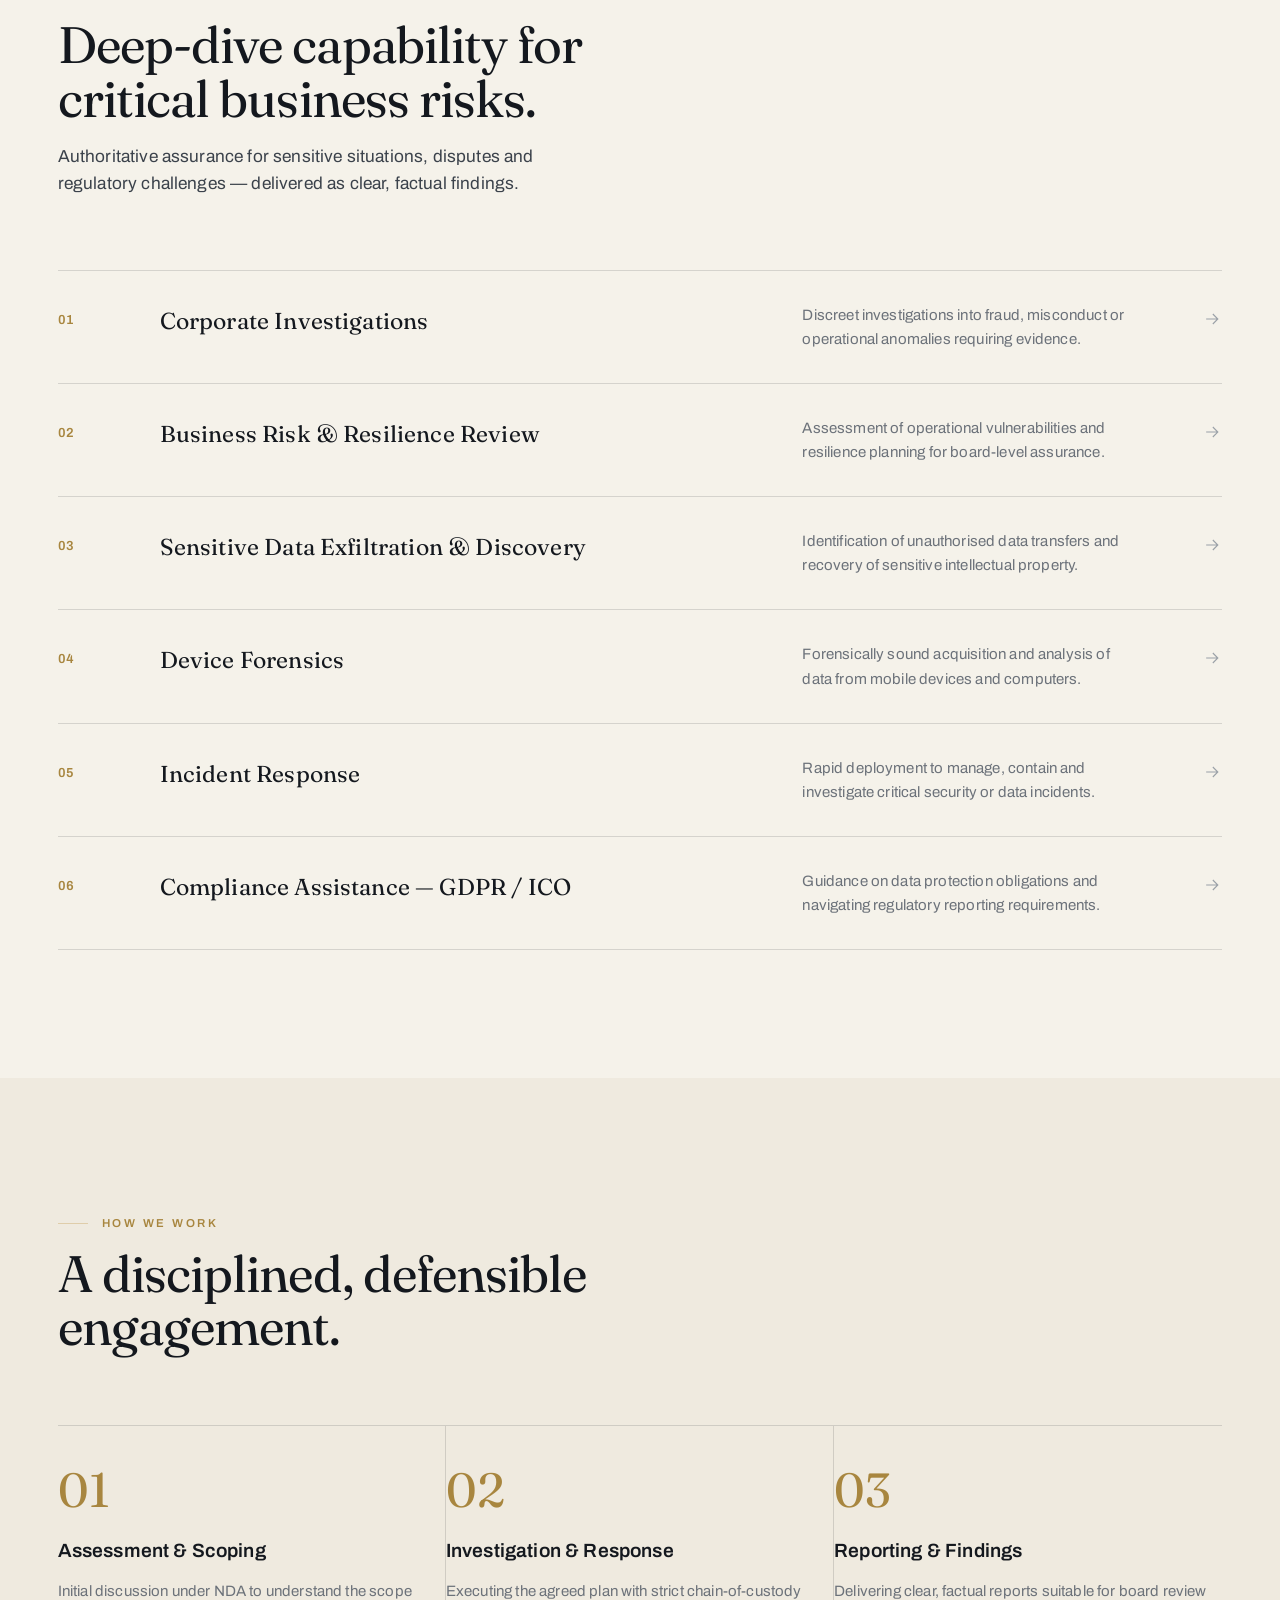
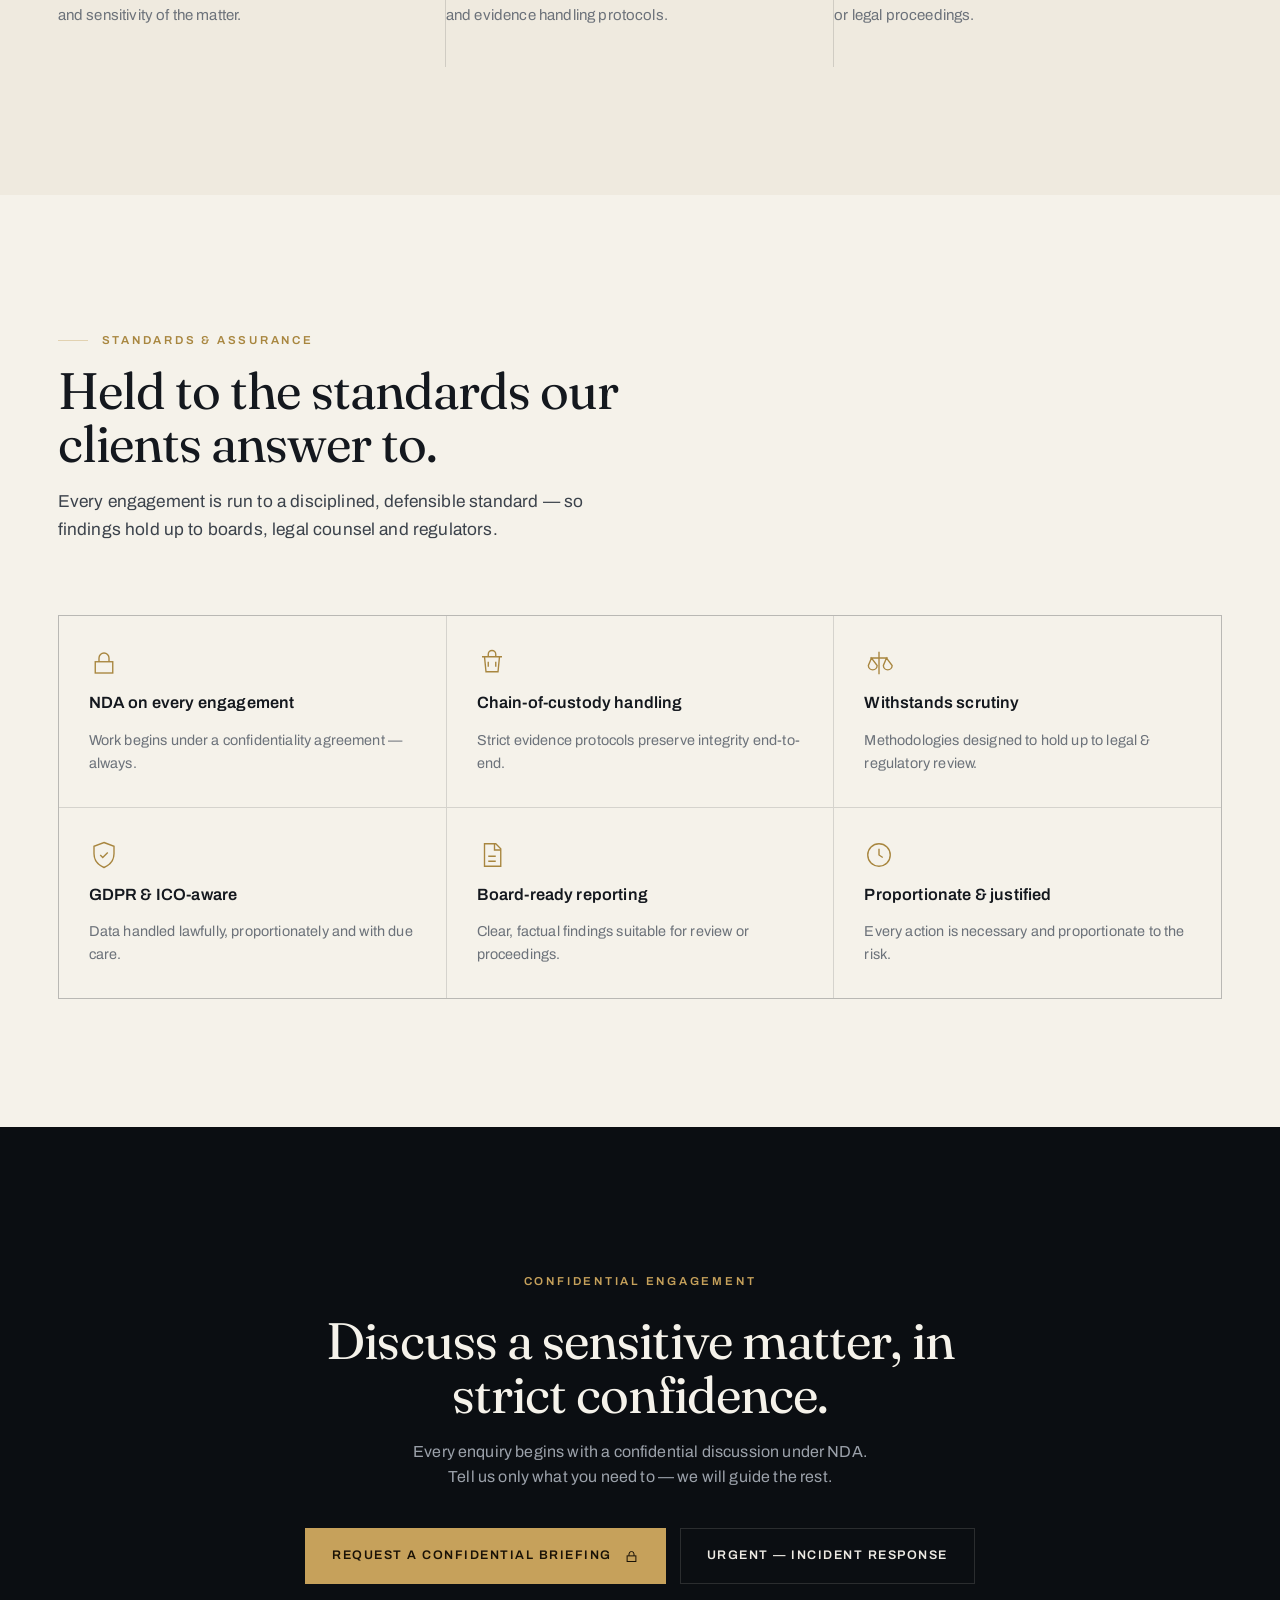
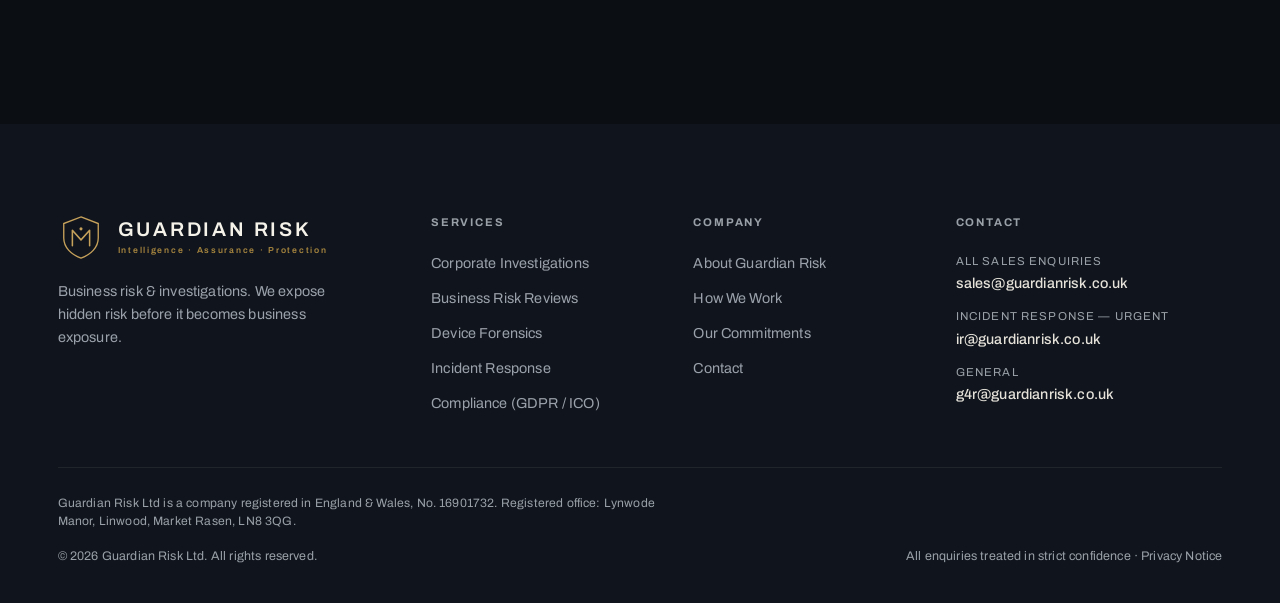
==== commit ae539922: "Add SEO/social meta, legal footer, trust section - Social/SEO: Open Graph + Twitter cards on all pag" ====
--- a/index.html
+++ b/index.html
@@ -5,11 +5,48 @@
   <meta name="viewport" content="width=device-width, initial-scale=1.0" />
   <title>Guardian Risk Ltd | Business Risk &amp; Investigations</title>
   <meta name="description" content="Guardian Risk helps boards, investors and leadership teams expose hidden operational, cyber, regulatory and third-party risk before it becomes business exposure." />
+  <link rel="canonical" href="https://guardian-risk-v2.maxnova.co.uk/" />
+  <meta name="theme-color" content="#0B0E12" />
+  <meta property="og:type" content="website" />
+  <meta property="og:site_name" content="Guardian Risk Ltd" />
+  <meta property="og:title" content="Guardian Risk Ltd | Business Risk &amp; Investigations" />
+  <meta property="og:description" content="Discreet corporate investigations and business risk assurance for boards, legal counsel and regulated organisations." />
+  <meta property="og:url" content="https://guardian-risk-v2.maxnova.co.uk/" />
+  <meta property="og:image" content="https://guardian-risk-v2.maxnova.co.uk/assets/img/og-image.jpg" />
+  <meta property="og:image:width" content="1200" />
+  <meta property="og:image:height" content="630" />
+  <meta name="twitter:card" content="summary_large_image" />
+  <meta name="twitter:title" content="Guardian Risk Ltd | Business Risk &amp; Investigations" />
+  <meta name="twitter:description" content="Discreet corporate investigations and business risk assurance for boards, legal counsel and regulated organisations." />
+  <meta name="twitter:image" content="https://guardian-risk-v2.maxnova.co.uk/assets/img/og-image.jpg" />
   <link rel="icon" type="image/svg+xml" href="/favicon.svg" />
   <link rel="preconnect" href="https://fonts.googleapis.com" />
   <link rel="preconnect" href="https://fonts.gstatic.com" crossorigin />
   <link href="https://fonts.googleapis.com/css2?family=Fraunces:ital,opsz,wght@0,9..144,400;0,9..144,500;1,9..144,400&family=Archivo:wght@400;500;600;700&display=swap" rel="stylesheet" />
   <link rel="stylesheet" href="/css/guardian.css" />
+  <script type="application/ld+json">
+  {
+    "@context": "https://schema.org",
+    "@type": "ProfessionalService",
+    "name": "Guardian Risk Ltd",
+    "alternateName": "Guardian Risk",
+    "description": "Discreet corporate investigations, business risk assurance, digital forensics and incident response for boards, legal counsel and regulated organisations.",
+    "url": "https://guardian-risk-v2.maxnova.co.uk/",
+    "image": "https://guardian-risk-v2.maxnova.co.uk/assets/img/og-image.jpg",
+    "email": "sales@guardianrisk.co.uk",
+    "areaServed": "GB",
+    "identifier": { "@type": "PropertyValue", "name": "Company Number", "value": "16901732" },
+    "address": {
+      "@type": "PostalAddress",
+      "streetAddress": "Lynwode Manor, Linwood",
+      "addressLocality": "Market Rasen",
+      "addressRegion": "Lincolnshire",
+      "postalCode": "LN8 3QG",
+      "addressCountry": "GB"
+    },
+    "knowsAbout": ["Corporate investigations", "Business risk", "Digital forensics", "Incident response", "GDPR compliance", "Open-source intelligence"]
+  }
+  </script>
 </head>
 <body>
 
@@ -66,7 +103,7 @@
 
   <!-- ===== Hero ===== -->
   <section class="hero">
-    <img class="hero-bg" src="/assets/img/hero.jpg" alt="Executives in a high-rise boardroom above a dark aerial city map marked with red risk nodes" />
+    <img class="hero-bg" src="/assets/img/hero.jpg" width="1719" height="915" fetchpriority="high" alt="Executives in a high-rise boardroom above a dark aerial city map marked with red risk nodes" />
     <div class="hero-scrim" aria-hidden="true"></div>
     <div class="wrap hero-inner">
       <div class="hero-copy">
@@ -169,6 +206,49 @@
     </div>
   </section>
 
+  <!-- ===== Standards & Assurance ===== -->
+  <section class="section" id="assurance">
+    <div class="wrap">
+      <div class="section-head reveal">
+        <span class="eyebrow">Standards &amp; Assurance</span>
+        <h2 class="display">Held to the standards our clients answer to.</h2>
+        <p class="lead">Every engagement is run to a disciplined, defensible standard — so findings hold up to boards, legal counsel and regulators.</p>
+      </div>
+      <div class="assure-grid" data-stagger>
+        <div class="assure reveal">
+          <span class="ic"><svg viewBox="0 0 24 24"><rect x="5" y="11" width="14" height="9"/><path d="M8 11V8a4 4 0 0 1 8 0v3"/></svg></span>
+          <div class="h">NDA on every engagement</div>
+          <p>Work begins under a confidentiality agreement — always.</p>
+        </div>
+        <div class="assure reveal">
+          <span class="ic"><svg viewBox="0 0 24 24"><path d="M4 7h16M6 7l1.2 12h9.6L18 7M9 11v4M15 11v4M9 7V5a3 3 0 0 1 6 0v2"/></svg></span>
+          <div class="h">Chain-of-custody handling</div>
+          <p>Strict evidence protocols preserve integrity end-to-end.</p>
+        </div>
+        <div class="assure reveal">
+          <span class="ic"><svg viewBox="0 0 24 24"><path d="M12 3v18M5 8h14M6 8l-2.5 6a3.5 3.5 0 0 0 7 0Z M18 8l-2.5 6a3.5 3.5 0 0 0 7 0Z"/></svg></span>
+          <div class="h">Withstands scrutiny</div>
+          <p>Methodologies designed to hold up to legal &amp; regulatory review.</p>
+        </div>
+        <div class="assure reveal">
+          <span class="ic"><svg viewBox="0 0 24 24"><path d="M12 2 L20 5 V11 C20 16.5 16.5 20 12 22 C7.5 20 4 16.5 4 11 V5 Z"/><path d="M9 12l2 2 4-4"/></svg></span>
+          <div class="h">GDPR &amp; ICO-aware</div>
+          <p>Data handled lawfully, proportionately and with due care.</p>
+        </div>
+        <div class="assure reveal">
+          <span class="ic"><svg viewBox="0 0 24 24"><path d="M6 3h9l4 4v14H6z"/><path d="M14 3v5h5M9 13h6M9 17h6"/></svg></span>
+          <div class="h">Board-ready reporting</div>
+          <p>Clear, factual findings suitable for review or proceedings.</p>
+        </div>
+        <div class="assure reveal">
+          <span class="ic"><svg viewBox="0 0 24 24"><circle cx="12" cy="12" r="9"/><path d="M12 7v5l3 2"/></svg></span>
+          <div class="h">Proportionate &amp; justified</div>
+          <p>Every action is necessary and proportionate to the risk.</p>
+        </div>
+      </div>
+    </div>
+  </section>
+
   <!-- ===== CTA ===== -->
   <section class="cta-band">
     <div class="wrap reveal">
@@ -226,6 +306,7 @@
           </ul>
         </div>
       </div>
+      <div class="footer-legal">Guardian Risk Ltd is a company registered in England &amp; Wales, No.&nbsp;16901732. Registered office: Lynwode Manor, Linwood, Market Rasen, LN8&nbsp;3QG.</div>
       <div class="footer-bottom">
         <span>&copy; <span class="js-year">2026</span> Guardian Risk Ltd. All rights reserved.</span>
         <span>All enquiries treated in strict confidence &middot; <a href="/contact.html#privacy">Privacy Notice</a></span>
--- a/css/guardian.css
+++ b/css/guardian.css
@@ -260,7 +260,8 @@
 .footer-col a:hover { color: var(--brass); }
 .footer-col .tagl { display: block; color: var(--faint); font-size: 0.72rem; letter-spacing: 0.1em; text-transform: uppercase; margin-bottom: 2px; }
 .footer-col .em { color: #E6E2DA; font-weight: 500; }
-.footer-bottom { display: flex; justify-content: space-between; align-items: center; flex-wrap: wrap; gap: 14px; padding-top: 26px; color: var(--faint); font-size: 0.78rem; }
+.footer-legal { padding-top: 26px; color: var(--faint); font-size: 0.76rem; line-height: 1.5; max-width: 90ch; }
+.footer-bottom { display: flex; justify-content: space-between; align-items: center; flex-wrap: wrap; gap: 14px; padding-top: 16px; color: var(--faint); font-size: 0.78rem; }
 .footer-bottom a:hover { color: var(--brass); }
 
 /* ---------- Mobile nav ---------- */
@@ -391,6 +392,16 @@
 .form-status.ok { border-color: var(--hair-brass); background: var(--brass-soft); color: var(--ink); }
 .form-status.err { border-color: rgba(200,60,50,0.4); background: rgba(200,60,50,0.06); color: #9a3129; }
 
+/* standards & assurance grid */
+.assure-grid { display: grid; grid-template-columns: repeat(3,1fr); gap: 1px; background: var(--hair); border: 1px solid var(--hair); }
+.assure { background: var(--paper); padding: 32px 30px; display: flex; flex-direction: column; gap: 12px; }
+.assure .ic { width: 30px; height: 30px; }
+.assure .ic svg { width: 100%; height: 100%; stroke: var(--brass-deep); fill: none; stroke-width: 1.1; }
+.assure .h { font-size: 1.02rem; font-weight: 600; letter-spacing: 0.01em; }
+.assure p { color: var(--muted); font-size: 0.9rem; }
+@media (max-width: 860px) { .assure-grid { grid-template-columns: repeat(2,1fr); } }
+@media (max-width: 520px) { .assure-grid { grid-template-columns: 1fr; } }
+
 /* prose (privacy) */
 .prose p { color: var(--muted); margin-bottom: 18px; }
 .prose a { color: var(--brass-deep); }
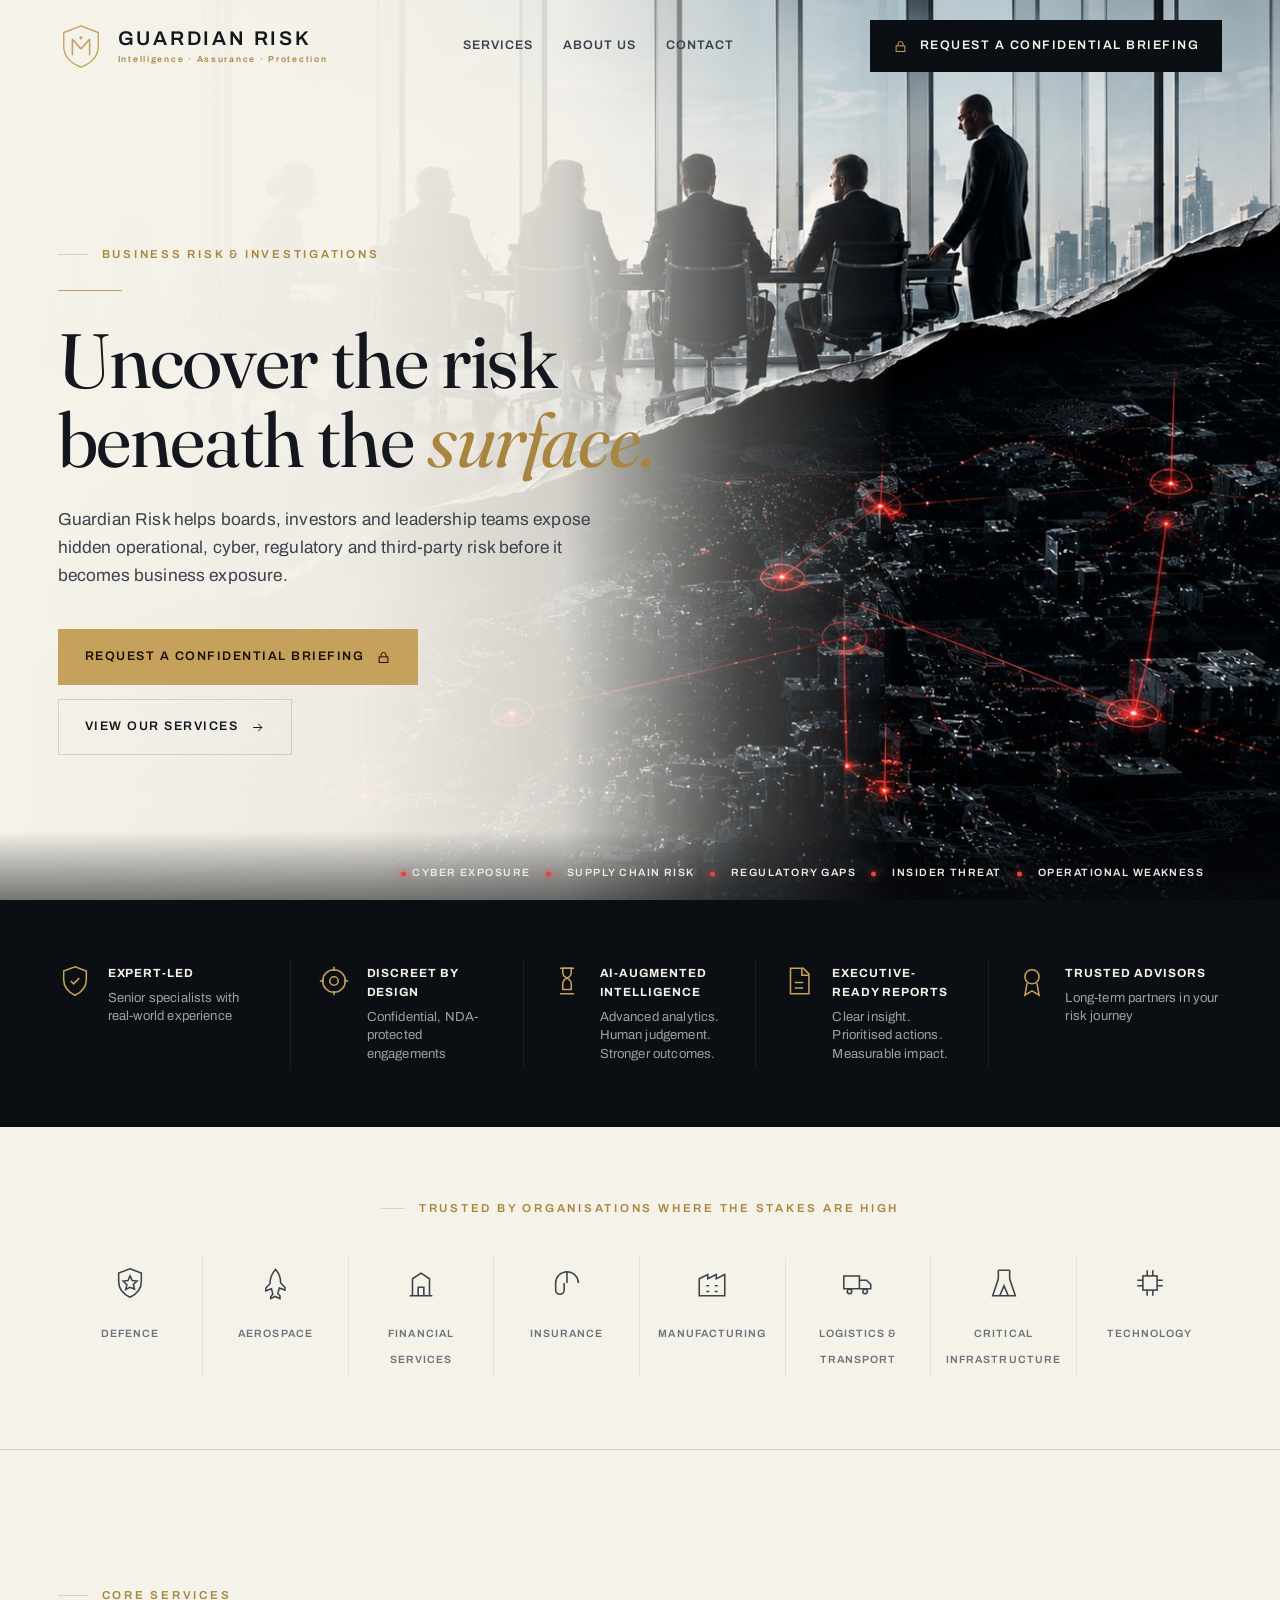
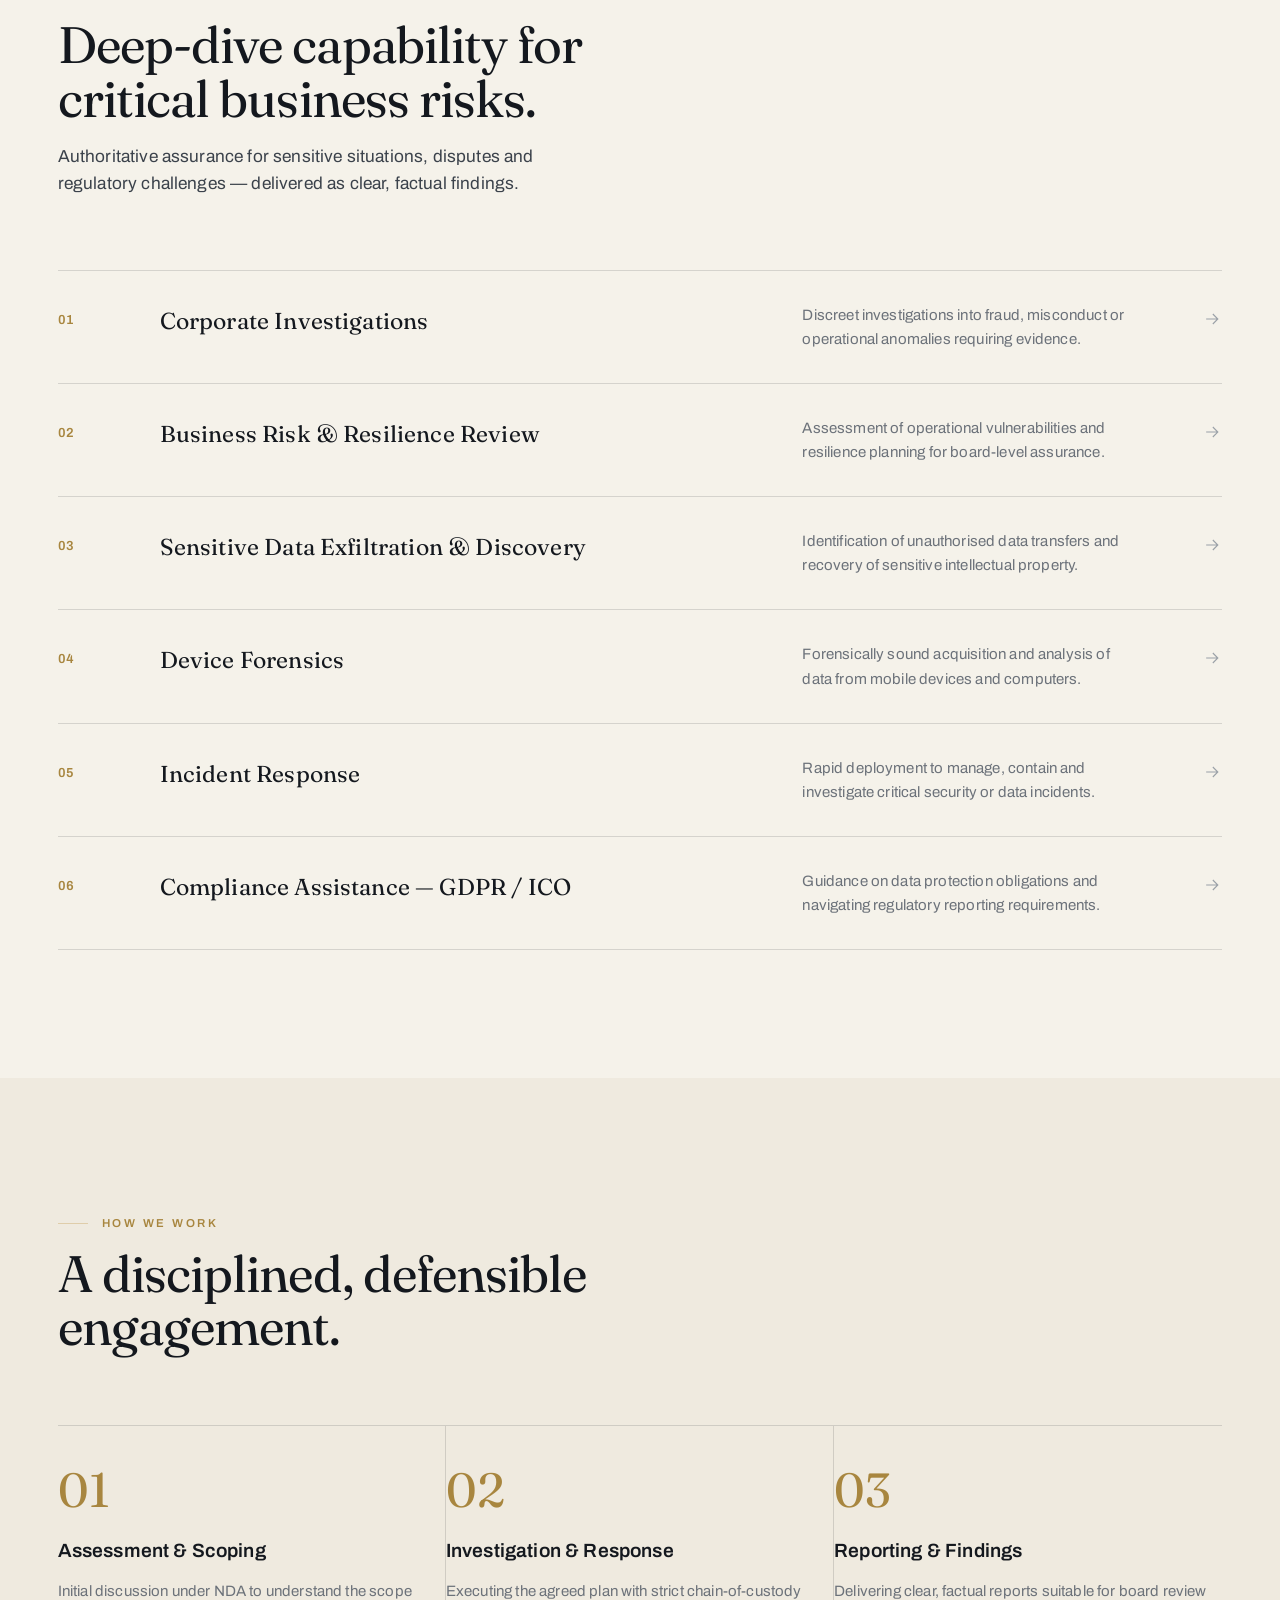
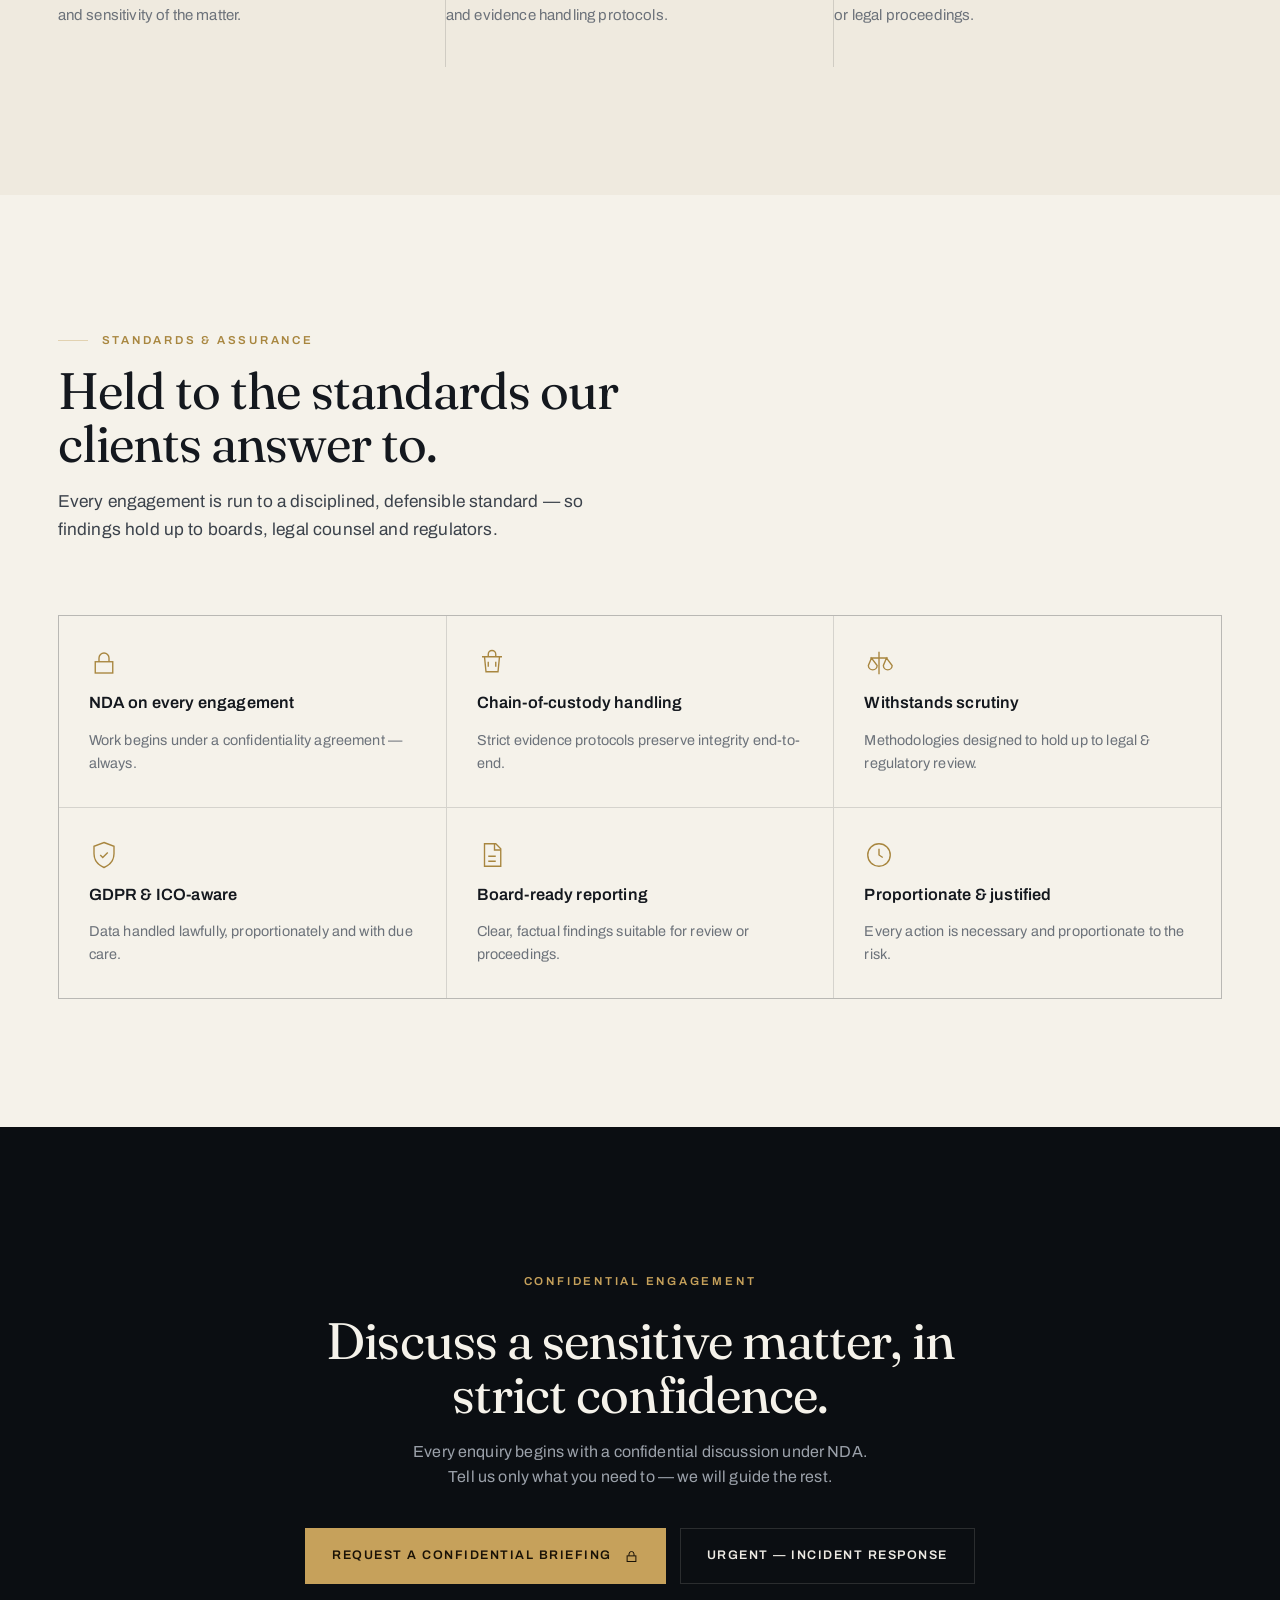
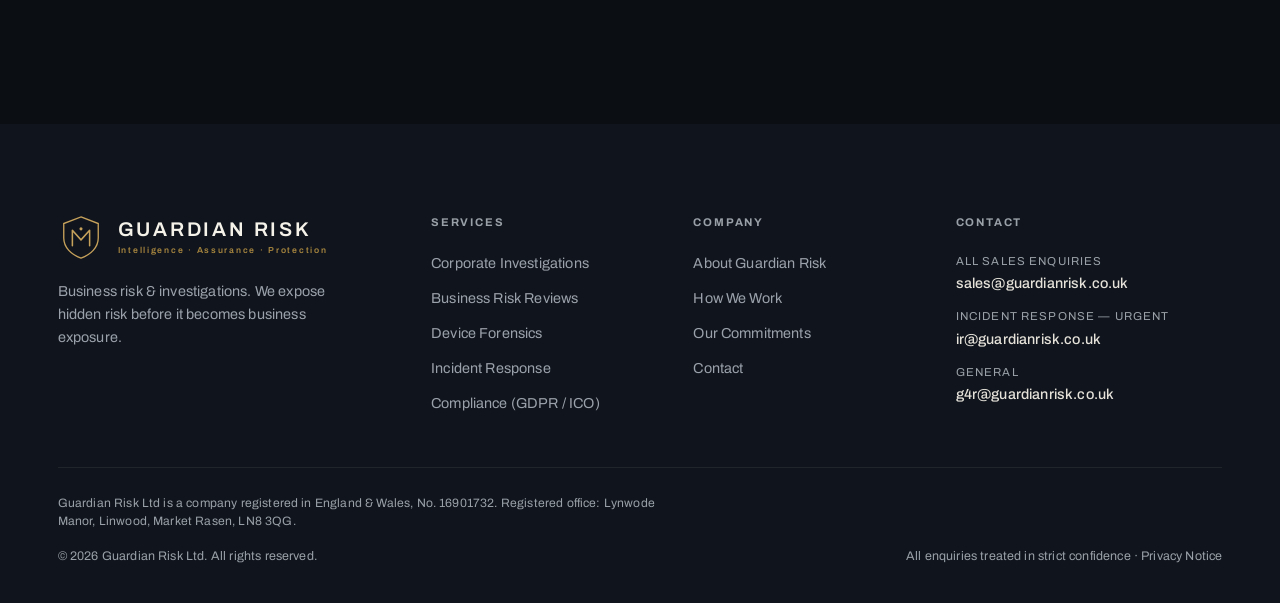
==== commit db1223ad: "Simplify Services nav to a direct link The Services dropdown only pointed to anchors on the services" ====
--- a/index.html
+++ b/index.html
@@ -23,7 +23,7 @@
   <link rel="preconnect" href="https://fonts.googleapis.com" />
   <link rel="preconnect" href="https://fonts.gstatic.com" crossorigin />
   <link href="https://fonts.googleapis.com/css2?family=Fraunces:ital,opsz,wght@0,9..144,400;0,9..144,500;1,9..144,400&family=Archivo:wght@400;500;600;700&display=swap" rel="stylesheet" />
-  <link rel="stylesheet" href="/css/guardian.css" />
+  <link rel="stylesheet" href="/css/guardian.css?v=2" />
   <script type="application/ld+json">
   {
     "@context": "https://schema.org",
@@ -66,18 +66,7 @@
       </a>
 
       <nav class="nav" aria-label="Primary">
-        <div class="has-drop">
-          <button type="button" aria-haspopup="true">Services
-            <svg viewBox="0 0 24 24" fill="none" stroke="currentColor" stroke-width="2"><path d="M6 9l6 6 6-6"/></svg>
-          </button>
-          <div class="dropdown" role="menu">
-            <a href="/services.html#corporate-investigations"><span class="t">Corporate Investigations</span><span class="d">Fraud, misconduct &amp; anomalies</span></a>
-            <a href="/services.html#risk-review"><span class="t">Business Risk &amp; Resilience</span><span class="d">Board-level assurance</span></a>
-            <a href="/services.html#device-forensics"><span class="t">Device Forensics</span><span class="d">Sound digital evidence</span></a>
-            <a href="/services.html#incident-response"><span class="t">Incident Response</span><span class="d">Contain &amp; investigate</span></a>
-            <a href="/services.html"><span class="t">All Services</span><span class="d">View the full capability</span></a>
-          </div>
-        </div>
+        <a href="/services.html">Services</a>
         <a href="/about.html">About Us</a>
         <a href="/contact.html">Contact</a>
       </nav>
@@ -314,6 +303,6 @@
     </div>
   </footer>
 
-  <script src="/js/main.js"></script>
+  <script src="/js/main.js?v=2"></script>
 </body>
 </html>
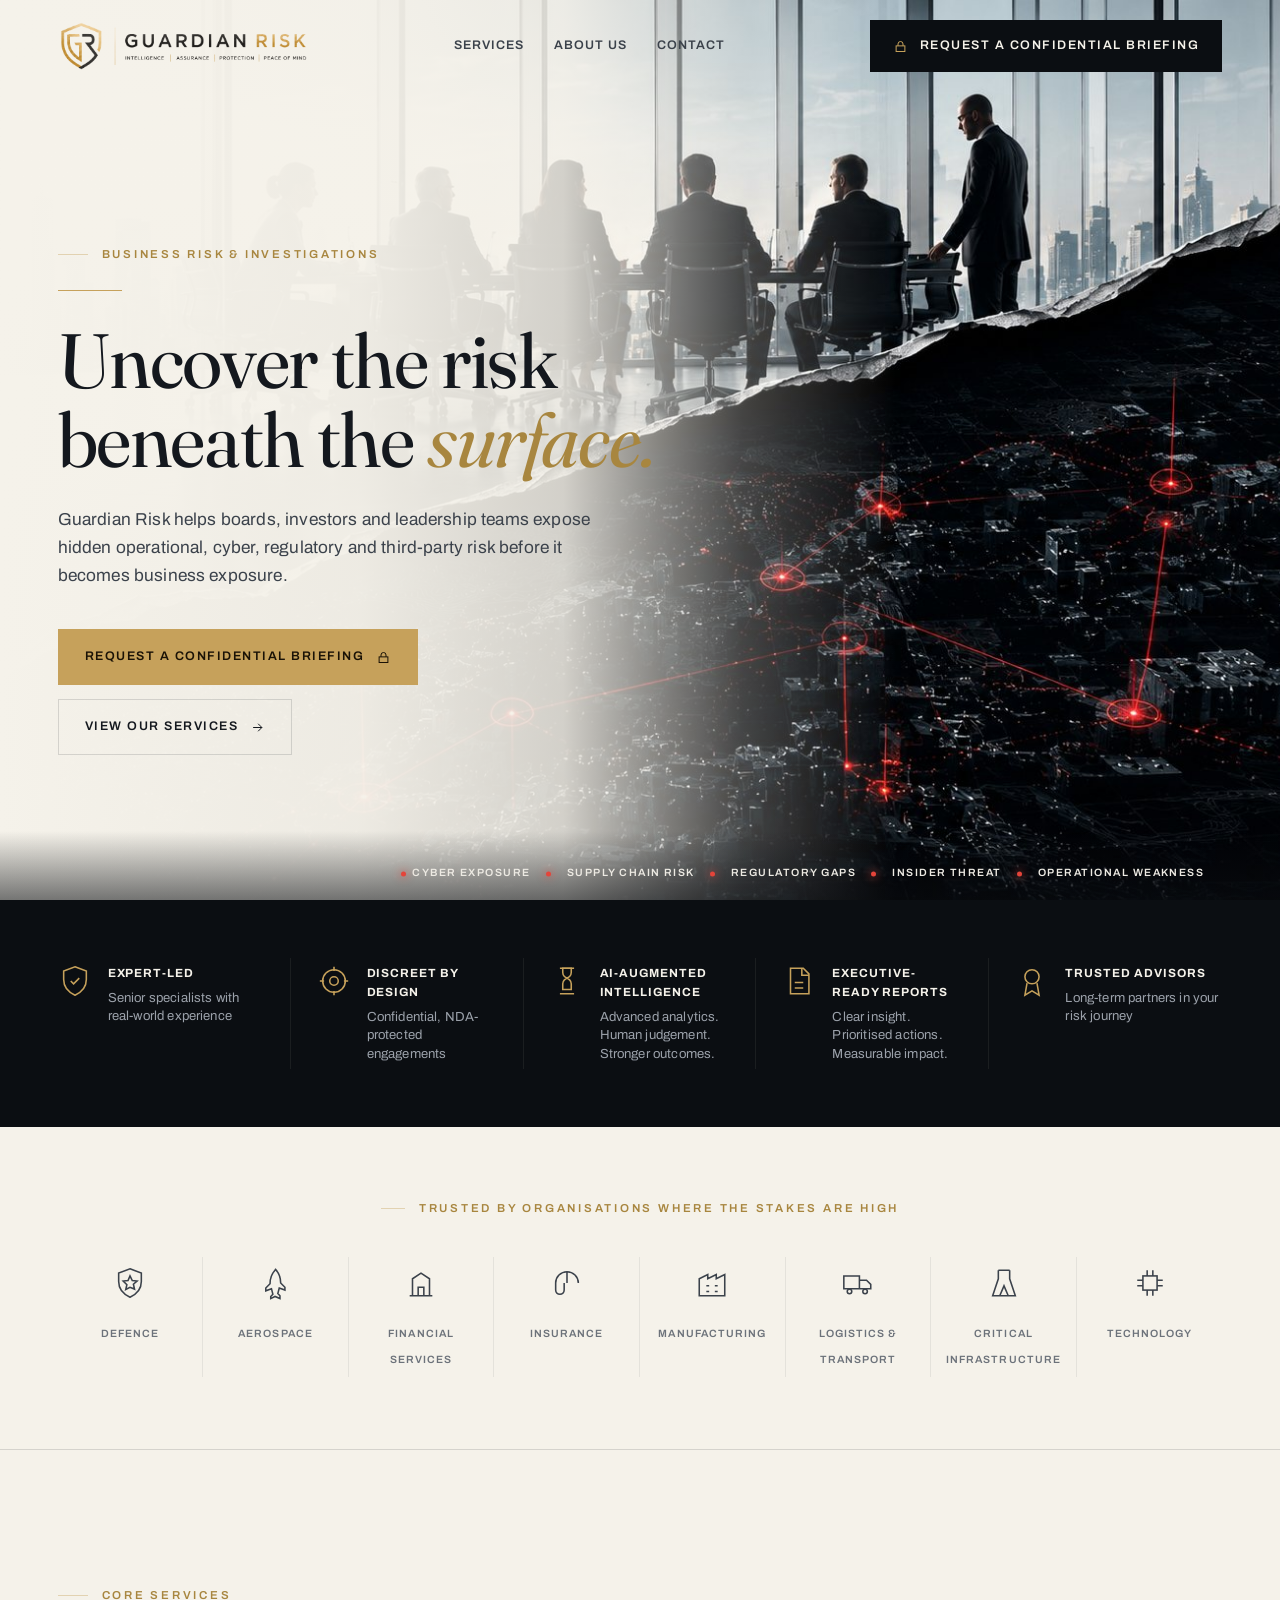
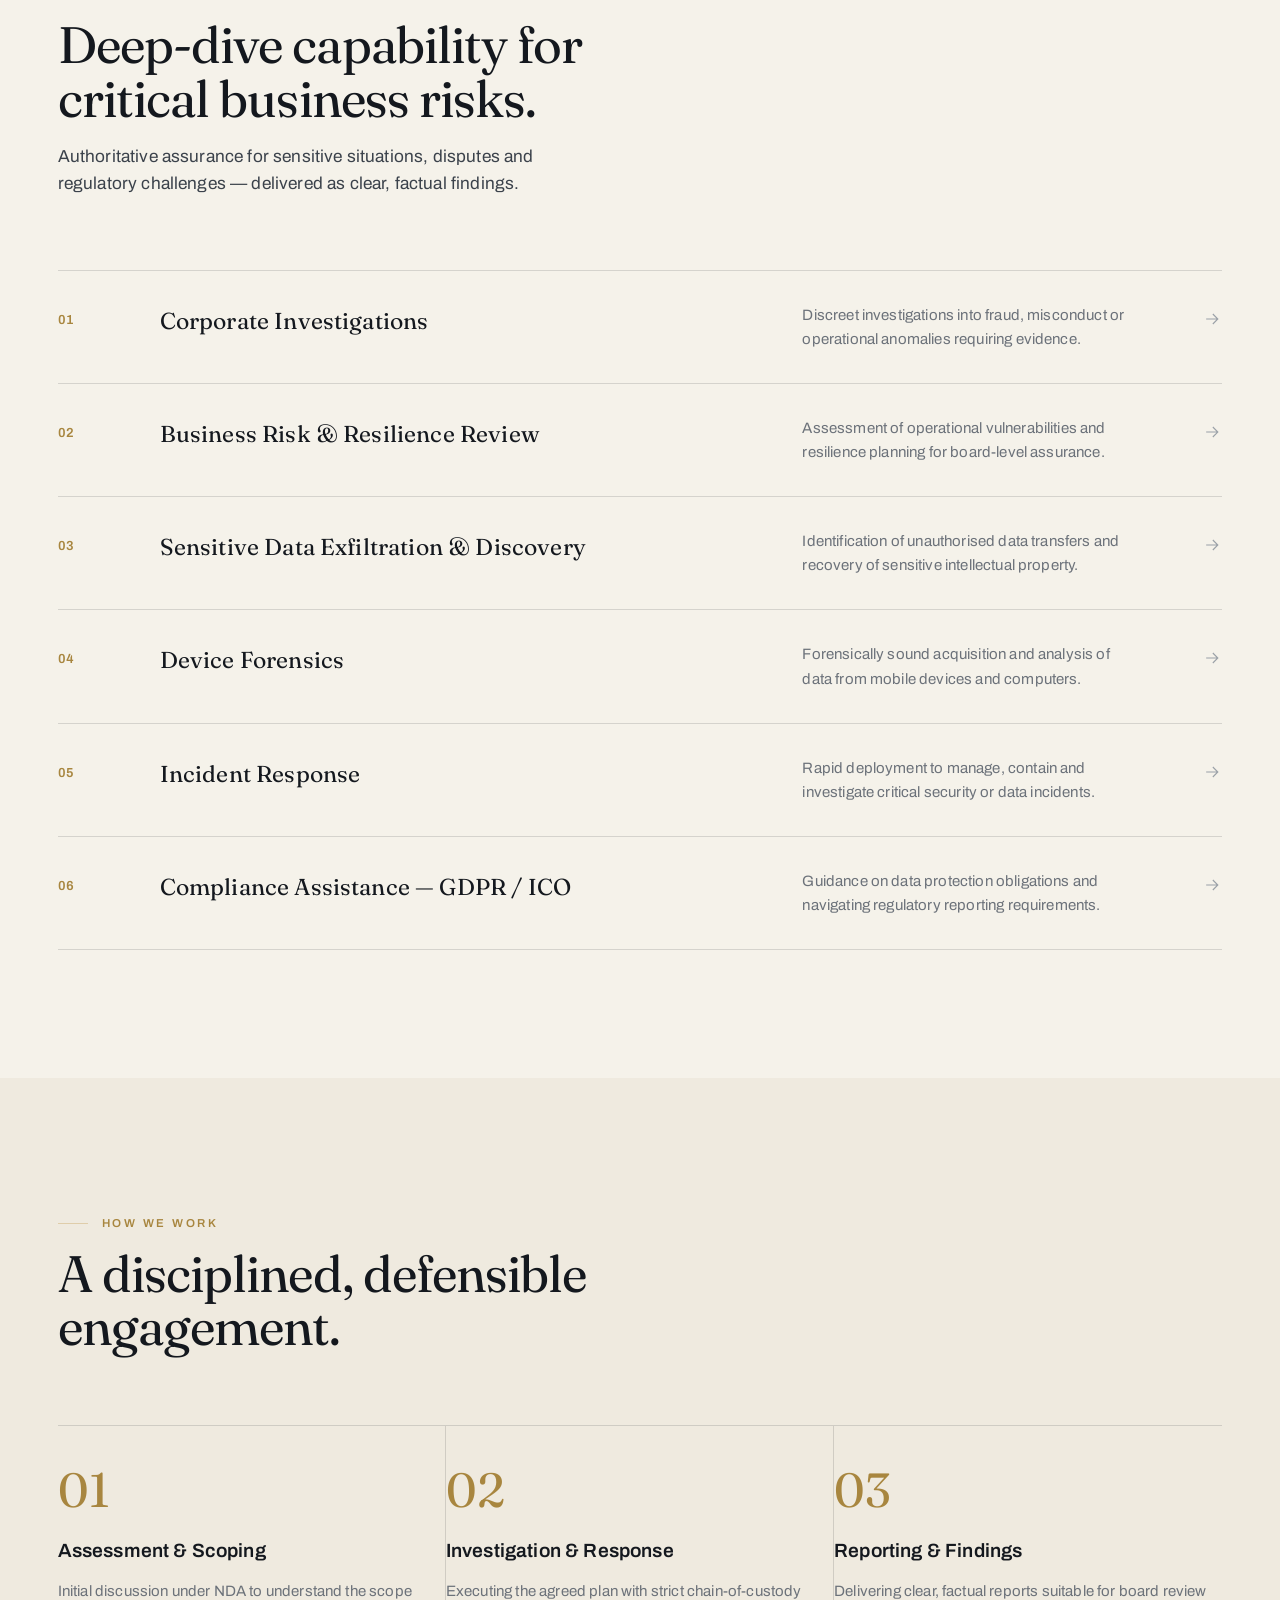
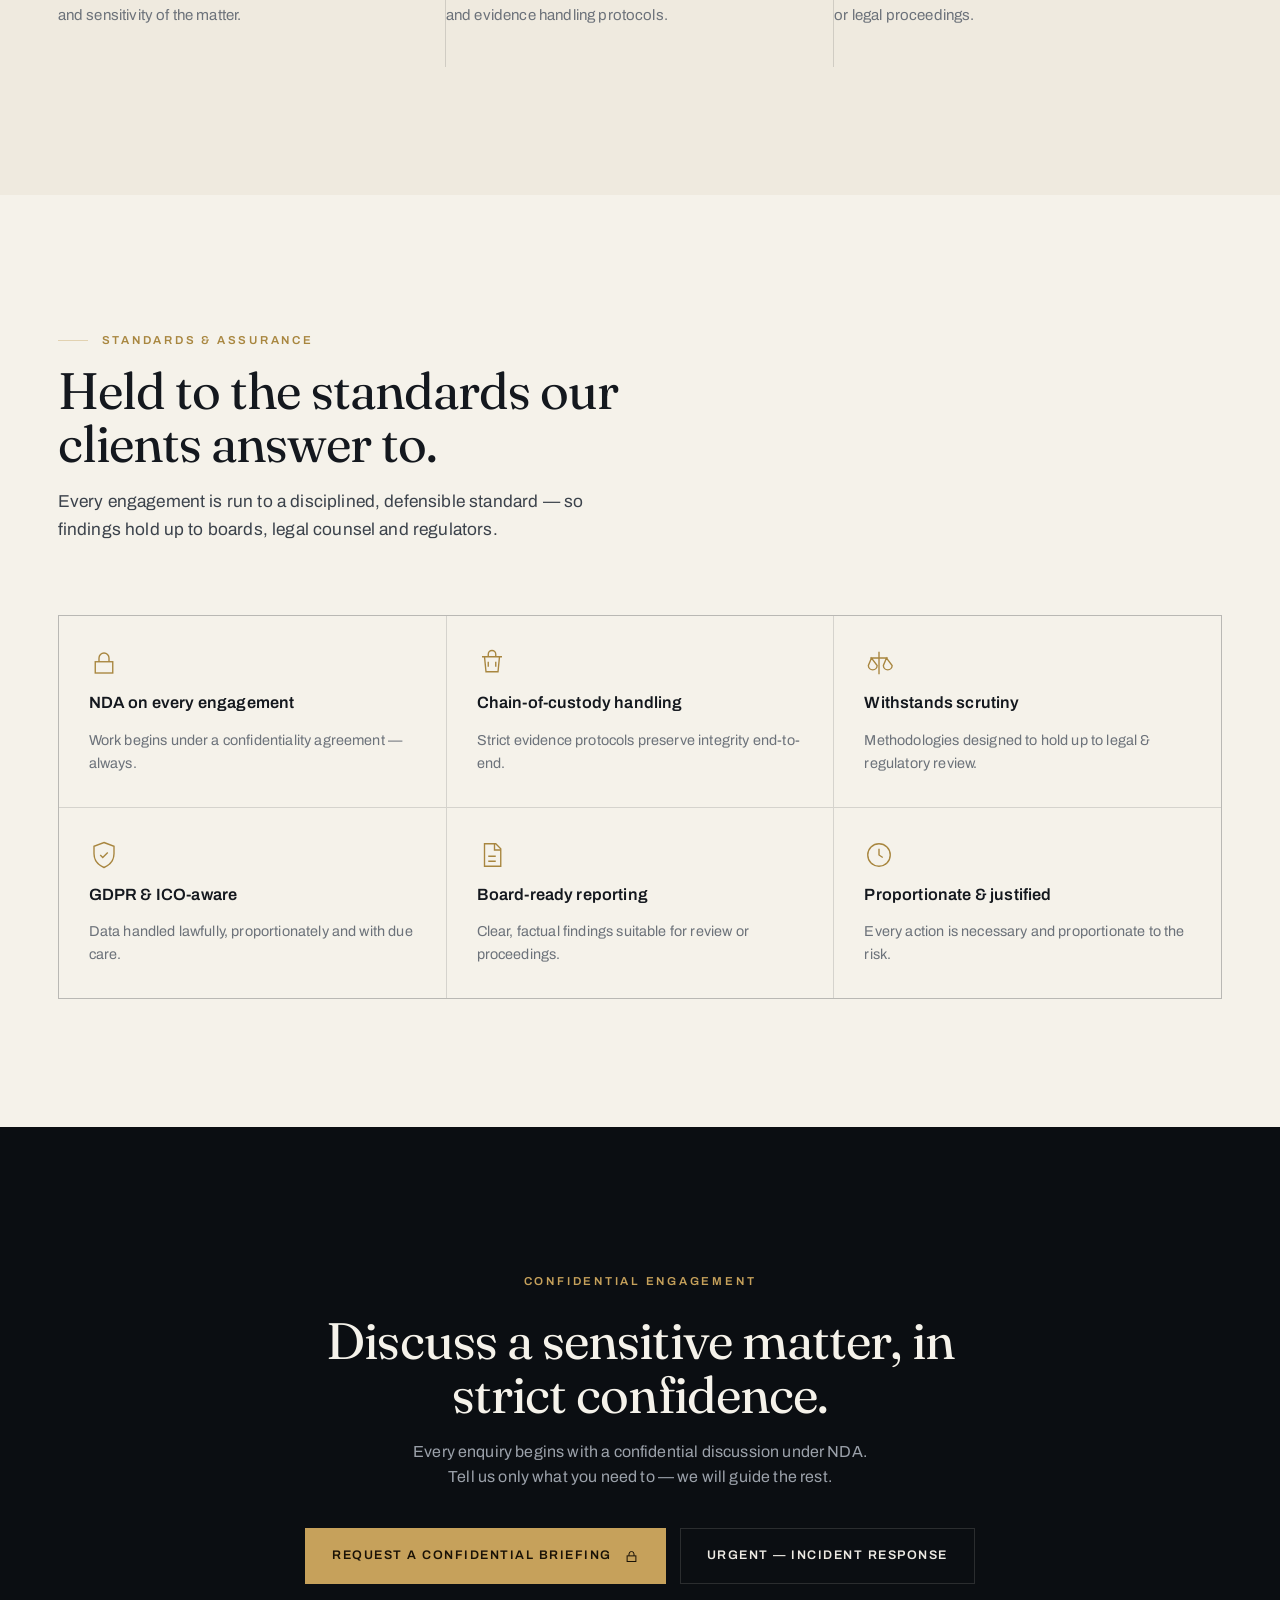
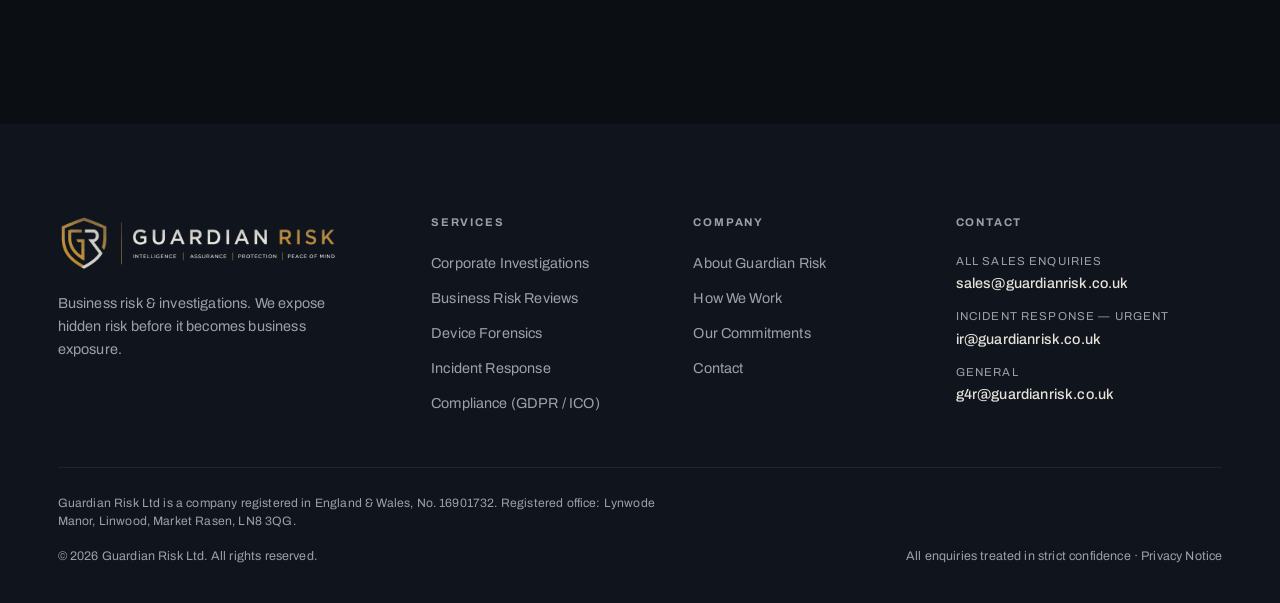
==== commit f2756043: "Use new Guardian Risk logo in header and footer Replace the inline SVG monogram+wordmark with the su" ====
--- a/index.html
+++ b/index.html
@@ -23,7 +23,7 @@
   <link rel="preconnect" href="https://fonts.googleapis.com" />
   <link rel="preconnect" href="https://fonts.gstatic.com" crossorigin />
   <link href="https://fonts.googleapis.com/css2?family=Fraunces:ital,opsz,wght@0,9..144,400;0,9..144,500;1,9..144,400&family=Archivo:wght@400;500;600;700&display=swap" rel="stylesheet" />
-  <link rel="stylesheet" href="/css/guardian.css?v=2" />
+  <link rel="stylesheet" href="/css/guardian.css?v=3" />
   <script type="application/ld+json">
   {
     "@context": "https://schema.org",
@@ -53,16 +53,8 @@
   <!-- ===== Header ===== -->
   <header class="site-header">
     <div class="wrap header-inner">
-      <a class="brand" href="/index.html" aria-label="Guardian Risk — home">
-        <svg class="logo-mark" viewBox="0 0 48 48" aria-hidden="true">
-          <path d="M24 3 L42 10 V25 C42 35 34 42.5 24 46 C14 42.5 6 35 6 25 V10 Z" fill="none" stroke="#C6A15B" stroke-width="1.4"/>
-          <path d="M15 33 V17 L24 27 L33 17 V33" fill="none" stroke="#C6A15B" stroke-width="1.6" stroke-linejoin="round" stroke-linecap="round"/>
-          <circle cx="24" cy="15.5" r="1.6" fill="#C6A15B"/>
-        </svg>
-        <span class="logo-text">
-          <span class="name">GUARDIAN&nbsp;RISK</span>
-          <span class="tag">Intelligence · Assurance · Protection</span>
-        </span>
+      <a class="brand" href="/index.html" aria-label="Guardian Risk — Business Risk &amp; Investigations">
+        <img class="brand-logo" src="/assets/img/logo.png?v=1" width="1436" height="297" alt="Guardian Risk — Business Risk &amp; Investigations" />
       </a>
 
       <nav class="nav" aria-label="Primary">
@@ -257,14 +249,9 @@
     <div class="wrap">
       <div class="footer-top">
         <div class="footer-brand">
-          <a class="brand" href="/index.html">
-            <svg class="logo-mark" viewBox="0 0 48 48" aria-hidden="true">
-              <path d="M24 3 L42 10 V25 C42 35 34 42.5 24 46 C14 42.5 6 35 6 25 V10 Z" fill="none" stroke="#C6A15B" stroke-width="1.4"/>
-              <path d="M15 33 V17 L24 27 L33 17 V33" fill="none" stroke="#C6A15B" stroke-width="1.6" stroke-linejoin="round" stroke-linecap="round"/>
-              <circle cx="24" cy="15.5" r="1.6" fill="#C6A15B"/>
-            </svg>
-            <span class="logo-text"><span class="name">GUARDIAN&nbsp;RISK</span><span class="tag">Intelligence · Assurance · Protection</span></span>
-          </a>
+          <a class="brand" href="/index.html" aria-label="Guardian Risk">
+        <img class="brand-logo" src="/assets/img/logo-light.png?v=1" width="1436" height="297" alt="Guardian Risk" />
+      </a>
           <p>Business risk &amp; investigations. We expose hidden risk before it becomes business exposure.</p>
         </div>
         <div class="footer-col">
--- a/css/guardian.css
+++ b/css/guardian.css
@@ -114,6 +114,8 @@
 
 /* Logo */
 .brand { display: flex; align-items: center; gap: 14px; }
+.brand-logo { height: 52px; width: auto; display: block; }
+.footer-brand .brand-logo { height: 58px; }
 .brand .logo-mark { width: 46px; height: 46px; flex-shrink: 0; }
 .brand .logo-text { display: flex; flex-direction: column; line-height: 1; }
 .brand .logo-text .name { font-weight: 600; font-size: 1.24rem; letter-spacing: 0.14em; color: var(--ink); }
@@ -284,6 +286,8 @@
 @media (max-width: 940px) {
   .nav, .header-cta .btn { display: none; }
   .nav-toggle { display: block; }
+  .brand-logo { height: 40px; }
+  .footer-brand .brand-logo { height: 48px; }
   .hero { flex-direction: column; min-height: 0; background: var(--paper); align-items: stretch; }
   .hero-bg { position: static; order: 2; width: 100%; height: clamp(240px, 56vw, 420px); object-position: 60% center; }
   .hero-scrim { display: none; }
